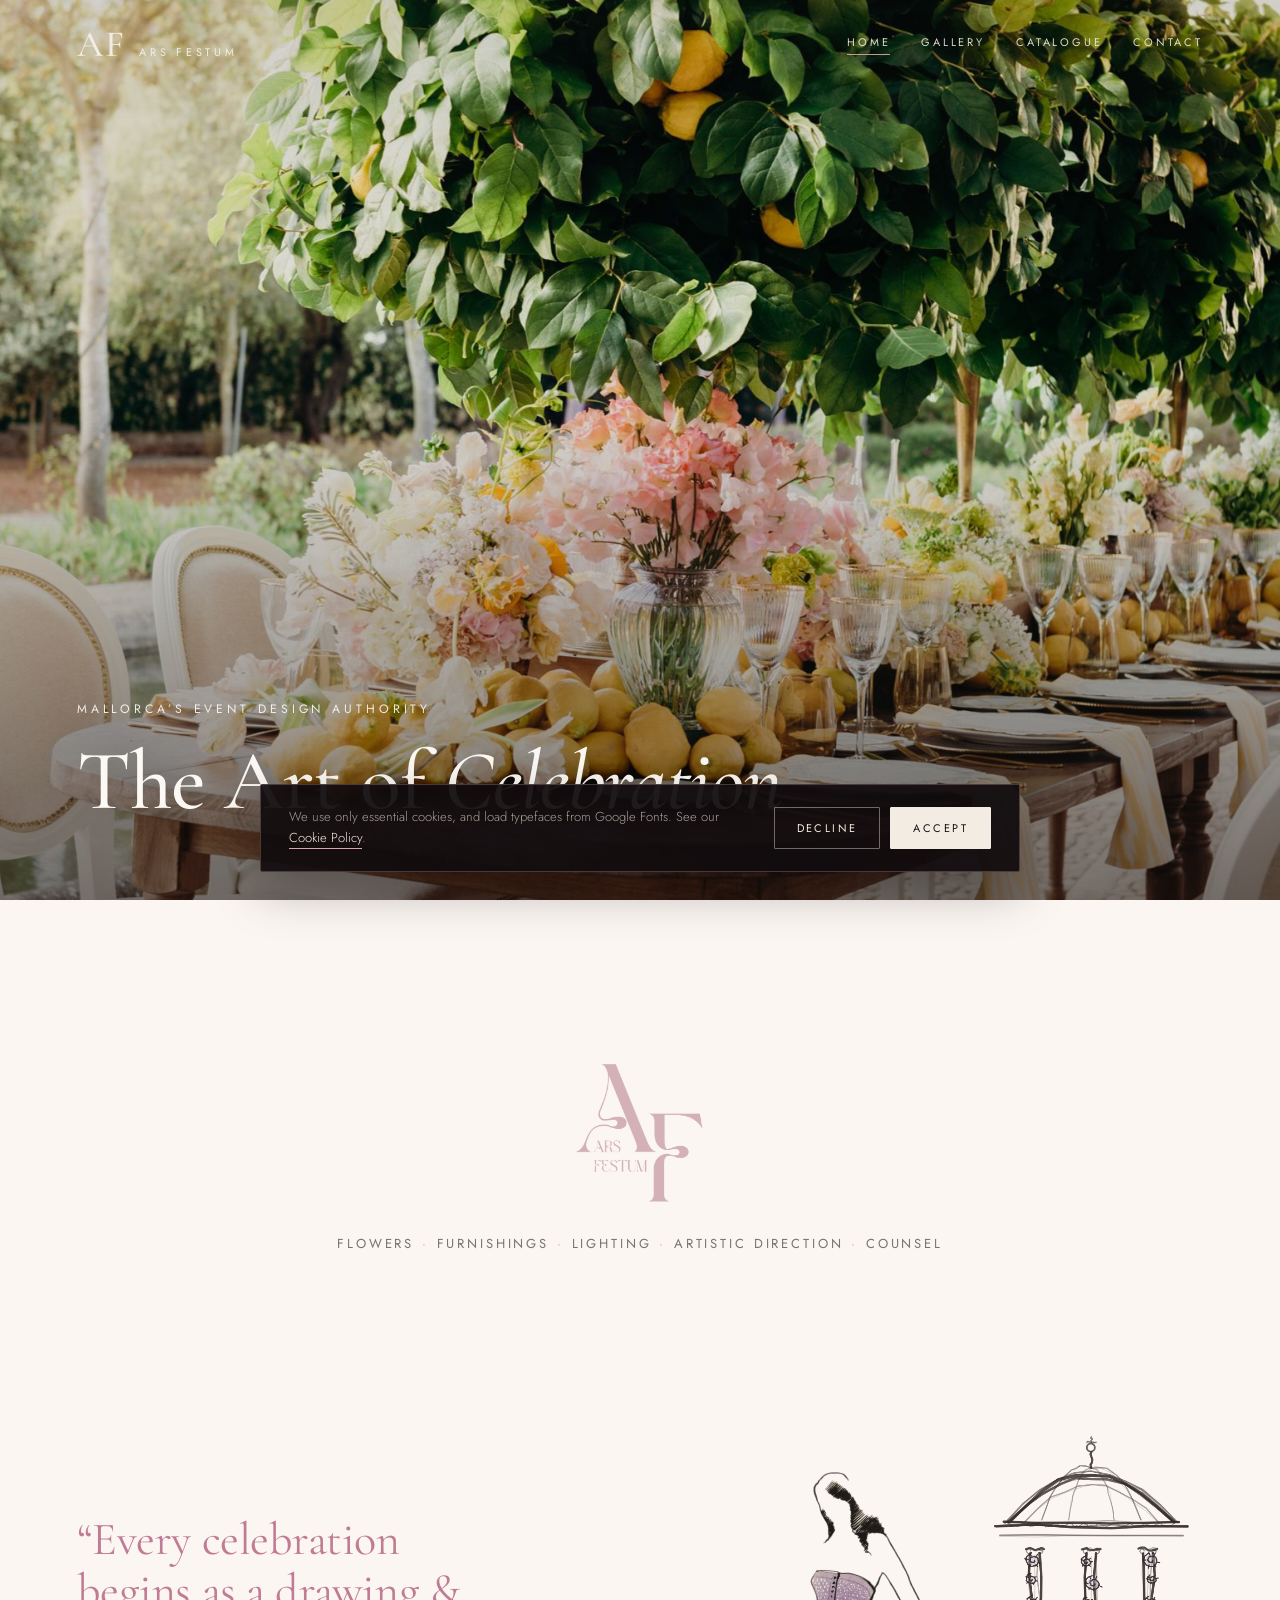
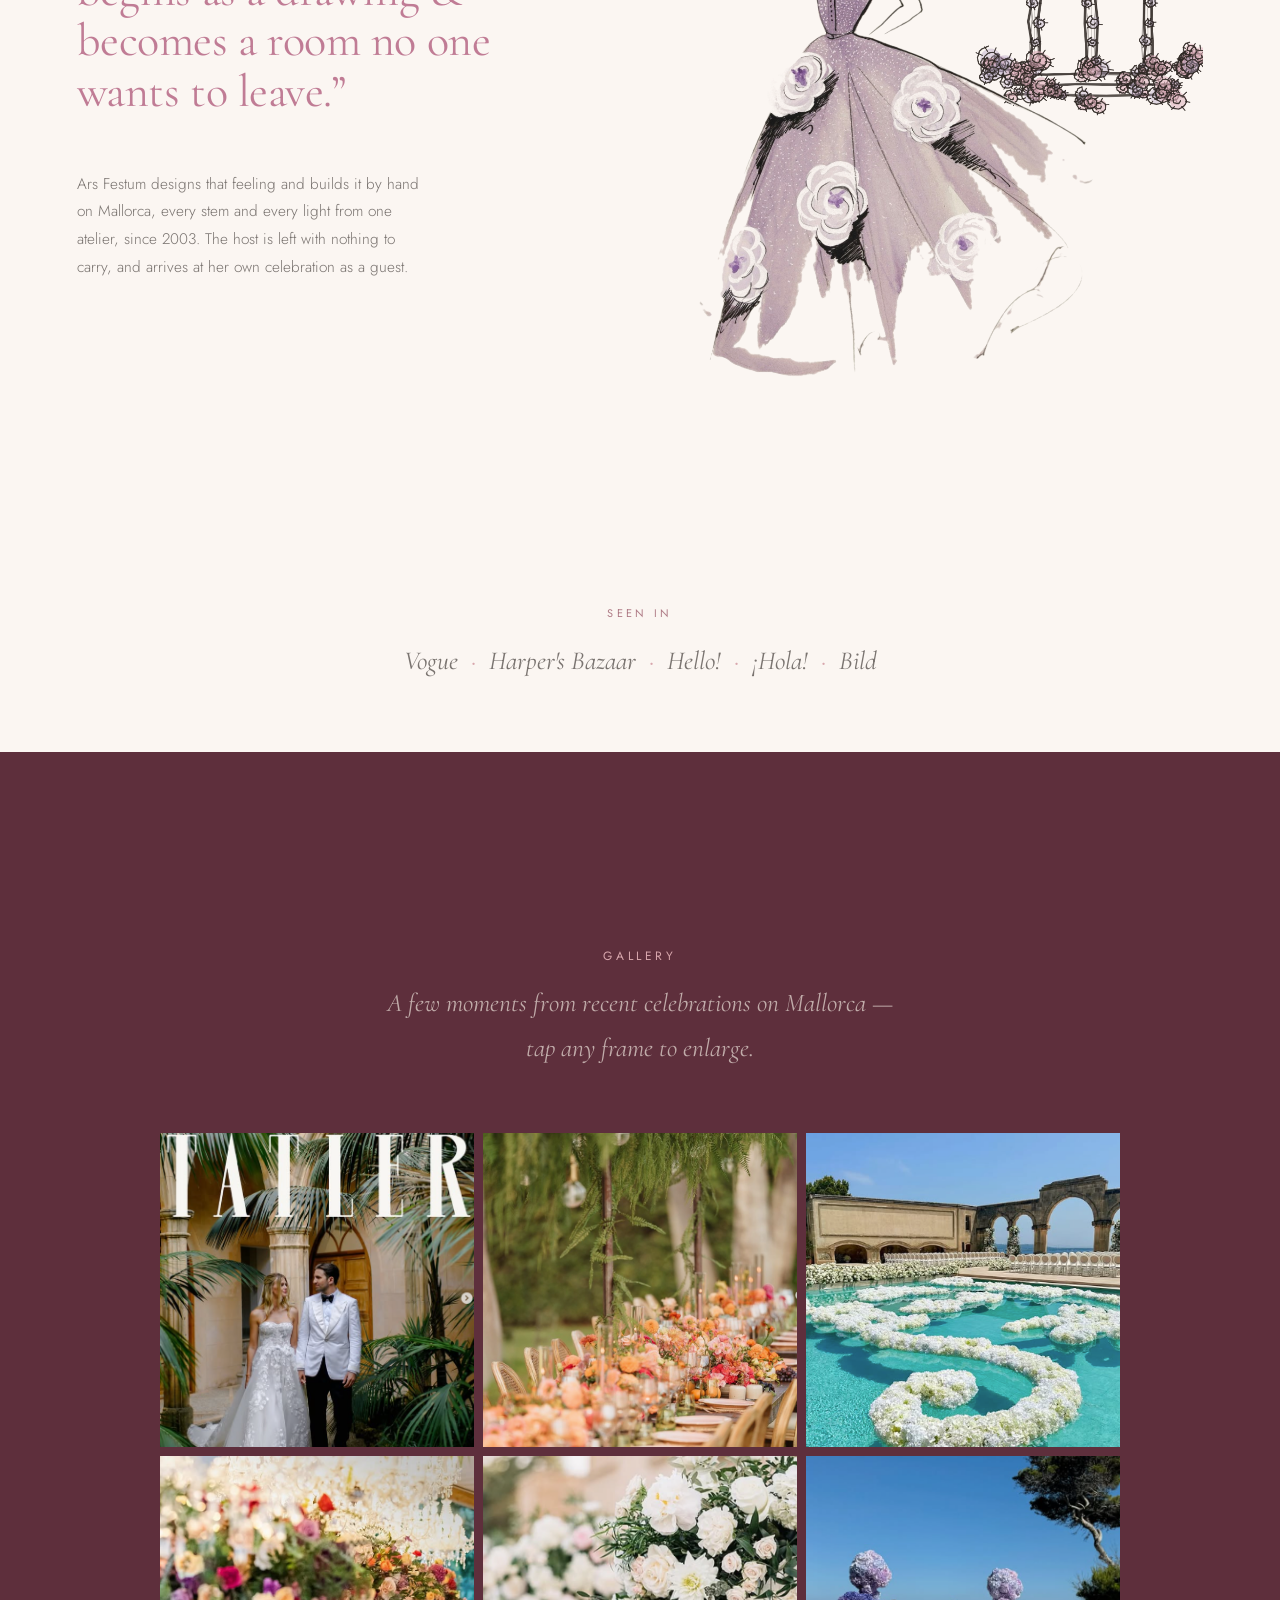
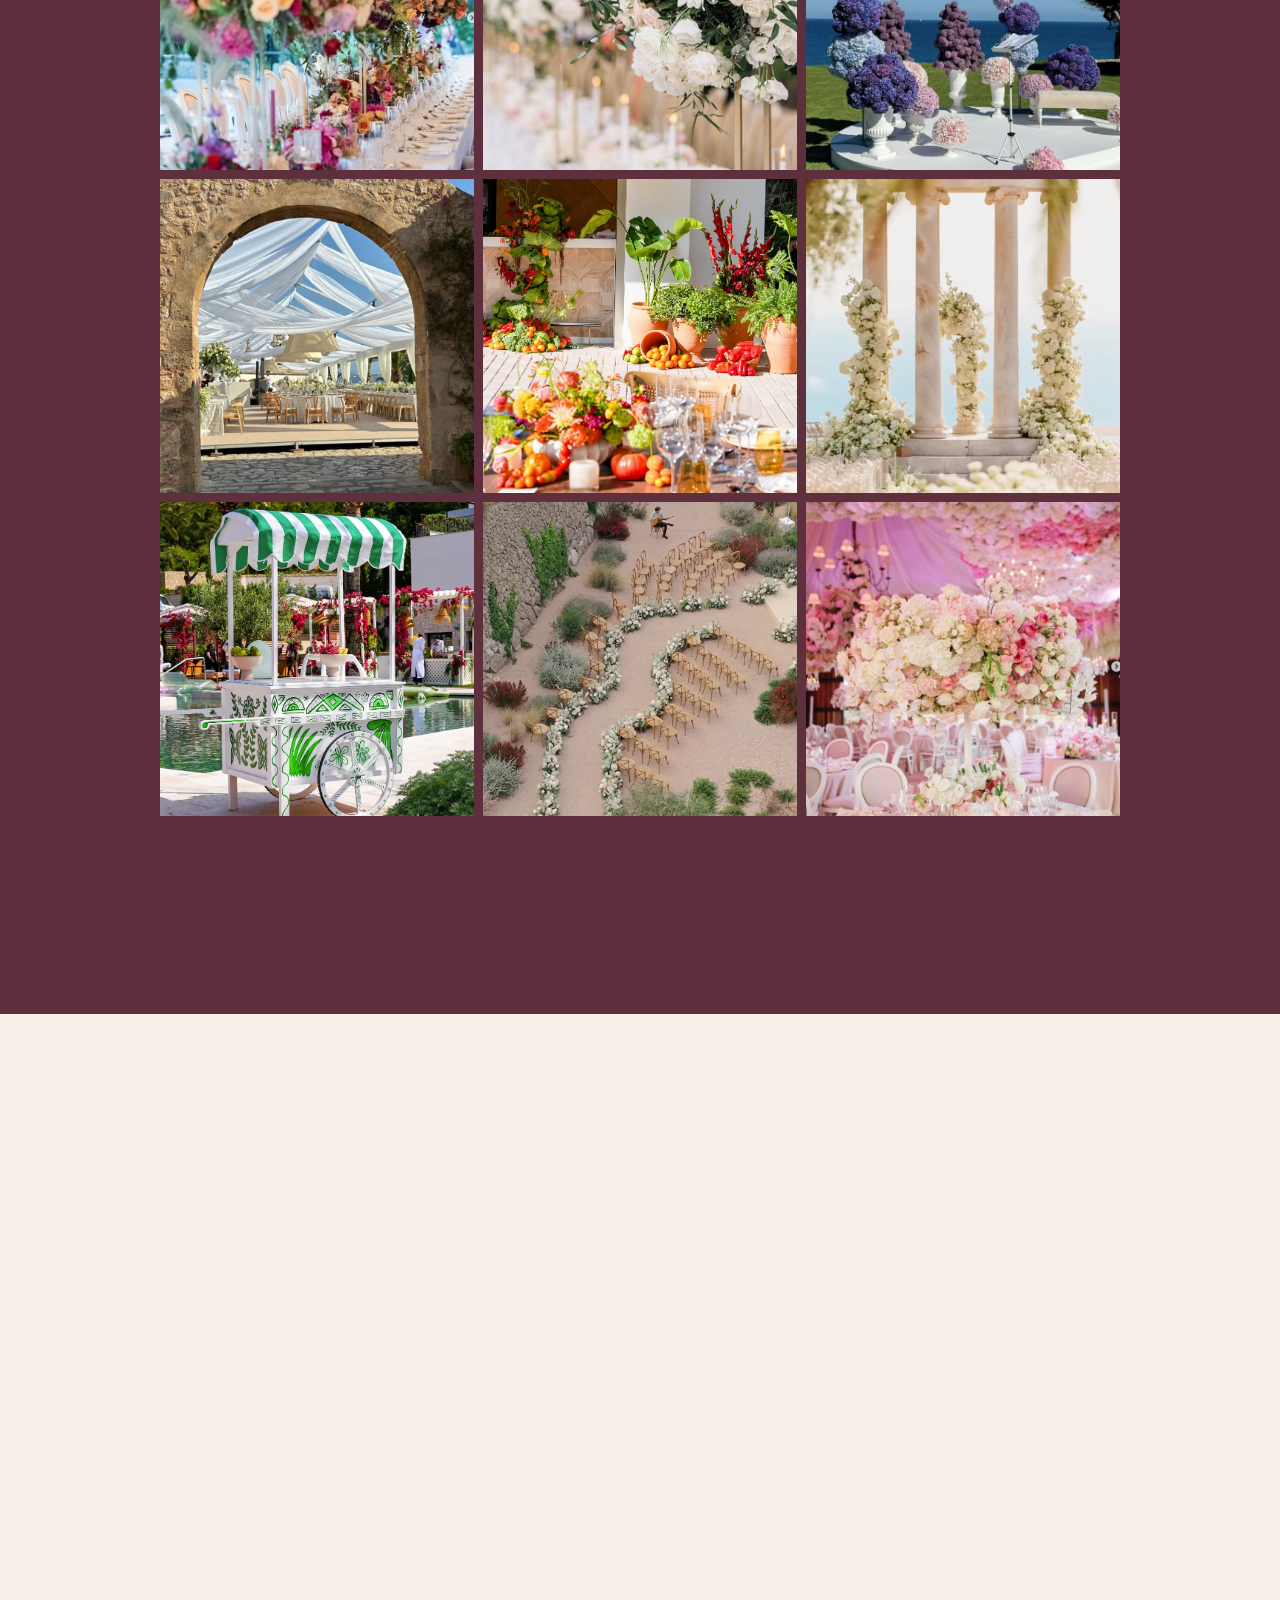
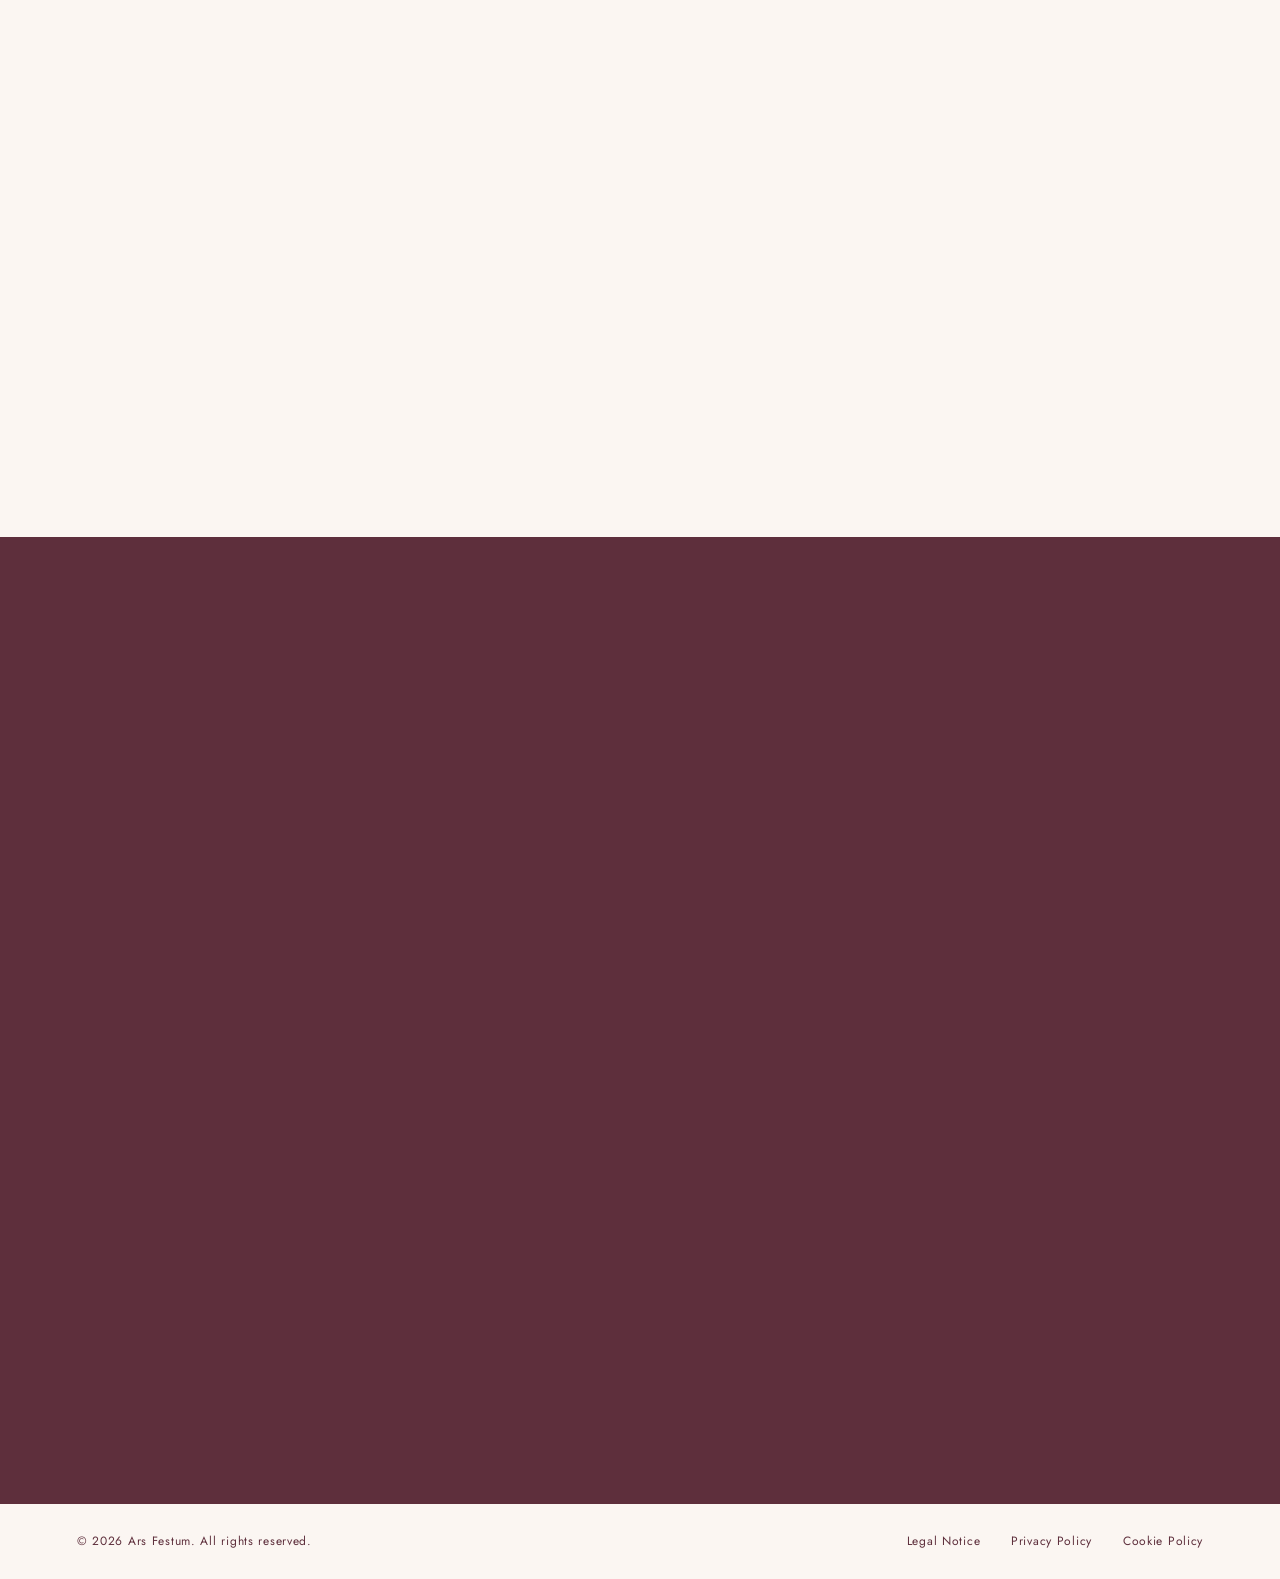
==== arsfestum-site/index.html @ 9fff0505 "Website files" ====
<!-- @dsCard group="Website" viewport="1440x900" name="Home Page" subtitle="Editorial home — hero montage, The Celebration, Venues, Contact" -->
<!DOCTYPE html>
<html lang="en">
<head>
<meta charset="UTF-8" />
<meta name="viewport" content="width=device-width, initial-scale=1" />

<title>Ars Festum · Event Design in Mallorca since 2003</title>
<meta name="description" content="Event design house in Palma de Mallorca, designing and building destination weddings in-house since 2003. Flowers, furnishings, lighting, artistic direction and counsel from one atelier." />

<!-- Google Search Console — paste your verification token here before launch -->
<!-- <meta name="google-site-verification" content="REPLACE_WITH_TOKEN" /> -->
<meta name="robots" content="index,follow,max-image-preview:large" />
<link rel="canonical" href="https://arsfestum.com/" />
<link rel="preload" as="image" href="assets/h/1.jpg" fetchpriority="high" />

<!-- Open Graph -->
<meta property="og:type" content="website" />
<meta property="og:site_name" content="Ars Festum" />
<meta property="og:title" content="Ars Festum · The Art of Celebration" />
<meta property="og:description" content="Event design house in Palma de Mallorca, since 2003. Flowers, furnishings, lighting, artistic direction and counsel, held in one atelier." />
<meta property="og:locale" content="en_GB" />
<meta property="og:url" content="https://arsfestum.com/" />
<meta property="og:image" content="https://arsfestum.com/og-image.jpg" />
<meta property="og:image:width" content="1200" />
<meta property="og:image:height" content="630" />
<meta property="og:image:alt" content="Ars Festum — a Mallorca wedding ceremony above the sea, with the words The Art of Celebration" />
<meta name="twitter:card" content="summary_large_image" />
<meta name="twitter:title" content="Ars Festum · The Art of Celebration" />
<meta name="twitter:description" content="Event design house in Palma de Mallorca, since 2003. Flowers, furnishings, lighting, artistic direction and counsel, from one atelier." />
<meta name="twitter:image" content="https://arsfestum.com/og-image.jpg" />

<!-- Icons -->
<link rel="icon" type="image/png" href="/favicon.png" />
<link rel="apple-touch-icon" href="/apple-touch-icon.png" />

<link rel="preconnect" href="https://fonts.googleapis.com" />
<link rel="preconnect" href="https://fonts.gstatic.com" crossorigin />
<link rel="stylesheet" href="https://fonts.googleapis.com/css2?family=Cormorant+Garamond:ital,wght@0,300;0,400;0,500;0,600;1,300;1,400;1,500;1,600&family=Jost:wght@300;400;500&display=swap" />

<!-- Schema.org JSON-LD — server-rendered fact layer for search and AI crawlers -->
<script type="application/ld+json">
{
  "@context": "https://schema.org",
  "@type": "ProfessionalService",
  "@id": "https://arsfestum.com/#business",
  "name": "Ars Festum",
  "alternateName": "Ars Festum — The Art of Celebration",
  "description": "Event design house in Palma de Mallorca, founded in 2003. Flowers, furnishings, lighting, artistic direction and counsel held in-house. What we propose is what we install, without substitution.",
  "slogan": "The Art of Celebration",
  "foundingDate": "2003",
  "url": "https://arsfestum.com",
  "logo": "https://arsfestum.com/apple-touch-icon.png",
  "email": "info@arsfestum.com",
  "telephone": "+34 971 22 73 68",
  "image": "https://arsfestum.com/og-image.jpg",
  "priceRange": "$$$$",
  "areaServed": { "@type": "Place", "name": "Mallorca" },
  "address": {
    "@type": "PostalAddress",
    "addressLocality": "Palma de Mallorca",
    "addressRegion": "Illes Balears",
    "addressCountry": "ES"
  },
  "founder": { "@type": "Person", "name": "Nadja Rothkirch", "jobTitle": "Founder" },
  "knowsAbout": ["Event design", "Floral design", "Wedding design", "Event production", "Lighting design", "Furniture and decor"],
  "makesOffer": [
    { "@type": "Offer", "itemOffered": { "@type": "Service", "name": "Flowers" } },
    { "@type": "Offer", "itemOffered": { "@type": "Service", "name": "Furnishings" } },
    { "@type": "Offer", "itemOffered": { "@type": "Service", "name": "Lighting" } },
    { "@type": "Offer", "itemOffered": { "@type": "Service", "name": "Artistic Direction" } },
    { "@type": "Offer", "itemOffered": { "@type": "Service", "name": "Counsel" } }
  ],
  "sameAs": ["https://www.instagram.com/ars_festum/"]
}
</script>

<script type="application/ld+json">
{
  "@context": "https://schema.org",
  "@type": "WebSite",
  "@id": "https://arsfestum.com/#website",
  "url": "https://arsfestum.com/",
  "name": "Ars Festum",
  "inLanguage": "en",
  "publisher": { "@id": "https://arsfestum.com/#business" }
}
</script>

<style>
/* ════════════════════════════════════════════════════════════════════
   ARS FESTUM — Home
   Colours local to this page (the shared design-system tokens are left
   untouched). Type: Cormorant Garamond (display) + Jost (labels/body),
   consistent with the design system.
   ════════════════════════════════════════════════════════════════════ */
:root{
  --cream:        #F5EFE7;   /* ground — the page breathes on cream */
  --cream-card:   #EFE6DB;   /* a half-step for venue placeholders */
  --ink:          #2A2320;   /* warm near-black, type on cream */
  --ink-soft:     rgba(42,35,32,.62);
  --ink-faint:    rgba(42,35,32,.40);
  --rose-ground:  #5E2F3C;   /* deep rose section ground (tweakable) */
  --rose-accent:  #D8A7AD;   /* soft pink — fine accent, hairlines, the dot */
  --eyebrow-cream:#AE7A85;   /* dusty rose, legible eyebrow on cream */
  --black-plate:  #0B0A0A;   /* the single dark moment */
  --on-dark:      #F3ECE2;   /* cream type on rose and on black */
  --on-dark-soft: rgba(243,236,226,.66);
  --sketch-opacity: 0.62;    /* tweakable */
  --hero-hold: 2.2s;         /* tweakable — still before next dissolve */
  --hero-fade: 1.4s;         /* tweakable — dissolve length */
  --hero-scrim-top: 0.14;    /* tweakable — top scrim opacity */

  --serif: "Cormorant Garamond", Georgia, "Times New Roman", serif;
  --sans:  "Jost", system-ui, -apple-system, "Helvetica Neue", sans-serif;
  --track-label: 0.30em;
  --measure: 60ch;
  --edge: clamp(22px, 6vw, 120px);  /* page side margin */
}

*{ margin:0; padding:0; box-sizing:border-box; }
.sr-only{ position:absolute; width:1px; height:1px; padding:0; margin:-1px; overflow:hidden; clip:rect(0,0,0,0); white-space:nowrap; border:0; }
html{ scroll-behavior:smooth; -webkit-text-size-adjust:100%; }
body{
  background:var(--cream);
  color:var(--ink);
  font-family:var(--sans);
  font-weight:300;
  line-height:1.75;
  -webkit-font-smoothing:antialiased;
  text-rendering:optimizeLegibility;
  overflow-x:hidden;
}
img{ display:block; max-width:100%; }
a{ color:inherit; text-decoration:none; }

h1,h2,h3{ font-family:var(--serif); font-weight:400; letter-spacing:-0.005em; line-height:1.06; }

.eyebrow{
  font-family:var(--sans);
  font-weight:400; margin:0;
  font-size:clamp(10px,1.05vw,12px);
  letter-spacing:var(--track-label);
  text-transform:uppercase;
  color:var(--eyebrow-cream);
}
.eyebrow.on-dark{ color:var(--rose-accent); }

.dot{ color:var(--rose-accent); padding:0 0.5em; font-style:normal; }

/* ── Fixed top bar ──────────────────────────────────────────────── */
.topbar{
  position:fixed; inset:0 0 auto 0; z-index:60;
  display:flex; align-items:center; justify-content:space-between;
  padding:clamp(16px,2vw,26px) var(--edge);
  transition:background-color .5s ease, box-shadow .5s ease, padding .4s ease;
}
.topbar.solid{
  background:rgba(245,239,231,.92);
  -webkit-backdrop-filter:saturate(140%) blur(8px);
  backdrop-filter:saturate(140%) blur(8px);
  box-shadow:0 1px 0 rgba(42,35,32,.07);
  padding-top:clamp(12px,1.4vw,18px); padding-bottom:clamp(12px,1.4vw,18px);
}
.brand{ display:flex; align-items:baseline; gap:13px; }
.monogram{
  font-family:var(--serif); font-weight:500; font-size:37px; line-height:1;
  letter-spacing:0.06em; color:var(--on-dark);
  transition:color .5s ease;
}
.topbar.solid .monogram{ color:#9C7E83; }
.brand .brandname{
  font-family:var(--sans); font-weight:400;
  font-size:11px; letter-spacing:0.34em; text-transform:uppercase;
  color:var(--on-dark); transition:color .5s ease;
  padding-top:2px;
}
.topbar.solid .brandname{ color:var(--ink); }

nav.menu{ display:flex; align-items:center; gap:clamp(18px,2.4vw,40px); }
nav.menu a{
  font-family:var(--sans); font-weight:400;
  font-size:11px; letter-spacing:0.26em; text-transform:uppercase;
  color:var(--on-dark); opacity:.9;
  transition:color .5s ease, opacity .3s ease, transform .35s cubic-bezier(.16,.84,.3,1);
  position:relative; padding-bottom:3px;
  transform-origin:center bottom; will-change:transform;
}
.topbar.solid nav.menu a{ color:var(--ink); }
nav.menu a::after{
  content:""; position:absolute; left:0; right:0; bottom:0; height:1px;
  background:var(--rose-accent); transform:scaleX(0); transform-origin:left;
  transition:transform .35s ease;
}
nav.menu a:hover{ opacity:1; transform:translateY(-2px); }
nav.menu a:hover::after{ transform:scaleX(1); }
nav.menu a[aria-current="page"]::after{ transform:scaleX(1); }
.menu-toggle{ display:none; }

/* ── Hero ── continuous-drift montage; transitions crossfade opacity only ── */
.hero{ position:relative; height:100svh; min-height:460px; width:100%; overflow:hidden; background:#1e120e; }
.hero-stage{ position:absolute; inset:0; z-index:0; }
.hero-slide{
  position:absolute; inset:0; opacity:0;
  transition:opacity var(--hero-fade) ease-in-out;
  will-change:opacity;
}
.hero-slide.is-active{ opacity:1; }
/* the image bleeds 6% beyond the frame so the pan never shows an edge */
.hero-slide img{
  position:absolute; inset:-6%; width:112%; height:112%;
  object-fit:cover; will-change:transform;
  transform:scale(var(--s0)) translate3d(var(--x0), var(--y0), 0);
}
@media (prefers-reduced-motion: no-preference){
  /* each image runs its own slow, continuous drift that never resets */
  .hero-slide img{ animation:drift var(--dur,19s) ease-in-out var(--delay,0s) infinite alternate; }
}
@keyframes drift{
  from{ transform:scale(var(--s0)) translate3d(var(--x0), var(--y0), 0); }
  to{   transform:scale(var(--s1)) translate3d(var(--x1), var(--y1), 0); }
}

/* warm soft-light wash — pulls the cool pool frame toward the warmth of the rest */
.hero-wash{
  position:absolute; inset:0; z-index:1; pointer-events:none;
  background:rgb(188,120,72); opacity:.22; mix-blend-mode:soft-light;
}

/* bottom-weighted tonal scrim for headline legibility */
.hero-scrim{
  position:absolute; inset:0; z-index:2; pointer-events:none;
  background:linear-gradient(to bottom,
    rgba(30,18,14,var(--hero-scrim-top)) 0%,
    rgba(30,18,14,.04) 40%,
    rgba(26,14,10,.56) 100%);
}

/* headline — bottom-left */
.hero-content{
  position:absolute; left:0; bottom:0; z-index:3;
  padding:clamp(2rem,6vw,5.5rem); color:#FCF8F3; max-width:100%;
}
.hero-overline{
  font-family:var(--sans); font-weight:400; text-transform:uppercase;
  letter-spacing:0.32em; font-size:clamp(.6rem,.95vw,.76rem); opacity:.9;
  margin-bottom:clamp(14px,2vh,22px);
}
.hero-title{
  font-family:var(--serif); font-weight:500;
  font-size:clamp(2.4rem,6.6vw,5.6rem); line-height:1.0; max-width:none; white-space:nowrap;
  letter-spacing:-0.012em; color:#FCF8F3; text-shadow:0 2px 34px rgba(0,0,0,.32);
}
.hero-title em{ font-style:italic; font-weight:500; }

/* entrance — visible end-state is the base; the rise plays only when the tab is visible
   (so a hidden/printing context shows the headline rather than the pre-animation state) */
@keyframes heroRise{ from{ opacity:0; transform:translateY(15px); } to{ opacity:1; transform:none; } }
.hero[data-animate] .hero-overline{ animation:heroRise 1.2s cubic-bezier(.16,.84,.3,1) backwards; }
.hero[data-animate] .hero-title{ animation:heroRise 1.2s cubic-bezier(.16,.84,.3,1) .14s backwards; }

/* story-style progress bar — reel pace only */
.hero-progress{
  position:absolute; top:0; left:0; right:0; z-index:4;
  display:none; gap:6px;
  padding:clamp(.9rem,2.2vw,1.4rem) clamp(2rem,6vw,5.5rem);
}
.hero.is-reel .hero-progress{ display:flex; }
.hero-progress .seg{
  flex:1; height:2.5px; border-radius:3px;
  background:rgba(252,248,243,.26); overflow:hidden;
}
.hero-progress .seg i{
  display:block; height:100%; width:0; border-radius:3px;
  background:rgba(252,248,243,.92);
}

@media (prefers-reduced-motion: reduce){
  .hero-slide img{ animation:none; transform:scale(1.04); }
  .hero-slide{ transition:opacity .4s ease-in-out; }
  .hero[data-animate] .hero-overline,.hero[data-animate] .hero-title{ animation:none; }
}
@media (max-width:760px){ .hero-title{ max-width:none; } }

/* ── Generic section rhythm ─────────────────────────────────────── */
section{ padding:clamp(86px,13vh,190px) var(--edge); }
.center-col{ max-width:1320px; margin:0 auto; }

/* reveal-on-scroll */
.reveal{ opacity:0; transform:translateY(16px); transition:opacity 1.1s ease, transform 1.1s ease; }
.reveal.seen{ opacity:1; transform:none; }
@media (prefers-reduced-motion: reduce){
  .reveal{ opacity:1; transform:none; transition:none; }
}

/* ── 2 · The Celebration (black plate · the emotional centre) ───── */
.celebration{
  background:var(--black-plate); color:var(--on-dark);
  position:relative; overflow:hidden;
  padding:clamp(11rem,22vh,18rem) var(--edge);
  text-align:center;
}
.celebration .inner{ position:relative; z-index:3; max-width:620px; margin:0 auto; }
.celebration .monogram{
  font-family:var(--serif); font-weight:400; font-size:24px;
  letter-spacing:0.42em; color:var(--on-dark); margin-left:0.42em;
}
.celebration .disciplines{
  margin-top:clamp(40px,6vh,72px);
  font-family:var(--sans); font-weight:400;
  font-size:13px; letter-spacing:0.24em; text-transform:uppercase;
  color:var(--on-dark-soft); line-height:1.6;
}
.celebration .disciplines .dot{ color:var(--rose-accent); padding:0 0.7em; }
.celebration h2.statement{
  margin-top:clamp(72px,13vh,168px);
  font-family:var(--serif); font-weight:400;
  font-size:clamp(34px,5.2vw,60px); line-height:1.1; letter-spacing:-0.012em;
  color:var(--on-dark); text-wrap:balance;
}
.celebration .support{
  margin:clamp(34px,5vh,54px) auto 0; max-width:50ch;
  font-family:var(--sans); font-weight:300;
  font-size:clamp(16px,1.35vw,17px); line-height:1.85; color:var(--on-dark-soft);
}
.celebration .press{ margin-top:clamp(76px,13vh,170px); }
.celebration .press .eyebrow{
  font-family:var(--sans); font-weight:400; font-size:11px;
  letter-spacing:0.32em; text-transform:uppercase; color:var(--rose-accent);
}
.celebration .press .titles{
  margin-top:clamp(18px,2.6vh,28px);
  font-family:var(--serif); font-style:italic; font-weight:400;
  font-size:clamp(18px,2vw,24px); line-height:1.5; color:var(--on-dark-soft);
}
.celebration .press .titles .dot{ color:var(--rose-accent); padding:0 0.5em; font-style:normal; }
.celebration .cta{
  display:inline-block; margin-top:clamp(72px,12vh,160px);
  font-family:var(--sans); font-weight:400;
  font-size:12px; letter-spacing:0.3em; text-transform:uppercase; color:var(--on-dark);
  border:1px solid rgba(243,236,226,0.42); border-radius:1px;
  padding:18px 34px; transition:border-color .45s ease, color .45s ease;
}
.celebration .cta:hover{ border-color:var(--on-dark); }
.celebration .cta .arrow{ color:var(--rose-accent); margin-left:.7em; }

/* one fine hand-drawn botanical line — the single human mark, low presence */
.celebration .handmark{
  position:absolute; z-index:1; pointer-events:none;
  width:clamp(150px,16vw,230px); opacity:0.12; color:var(--on-dark);
  top:clamp(13rem,24vh,19rem); left:calc(50% + 292px);
}
.celebration .handmark svg{ width:100%; height:auto; display:block; }

/* three blooms + three petals, held in the black margins outside the column */
.bloom,.petal{ position:absolute; z-index:1; pointer-events:none; will-change:transform; display:none; }
.bloom{
  -webkit-mask:radial-gradient(ellipse 60% 60% at 50% 50%, #000 56%, transparent 82%);
  mask:radial-gradient(ellipse 60% 60% at 50% 50%, #000 56%, transparent 82%);
  opacity:.9;
}
.bloom .bob,.petal .bob{ width:100%; height:100%; will-change:transform; transform-origin:center; }
.bloom img{ width:100%; height:100%; object-fit:cover; display:block; }
.petal img{ width:100%; height:auto; display:block; }
@media (min-width:1024px){
  .bloom,.petal{ display:block; }
  /* left-side elements anchor their right edge just outside the column; right-side their left edge */
  .bloom.b1{ width:154px; aspect-ratio:3/4; top:13%;    right:calc(50% + 330px); }
  .bloom.b2{ width:160px; aspect-ratio:1/1; bottom:14%; left:calc(50% + 332px); }
  .bloom.b3{ width:146px; aspect-ratio:3/4; top:55%;    right:calc(50% + 352px); opacity:.8; }
  .petal.p1{ width:58px;  top:20%;    left:calc(50% + 360px); opacity:.85; }
  .petal.p2{ width:64px;  top:50%;    left:calc(50% + 372px); opacity:.8; }
  .petal.p3{ width:50px;  bottom:22%; right:calc(50% + 384px); opacity:.78; }
}
.bloom.b1 .bob{ animation:float1 26s ease-in-out infinite; }
.bloom.b2 .bob{ animation:float2 32s ease-in-out infinite; animation-delay:-9s; }
.bloom.b3 .bob{ animation:float3 29s ease-in-out infinite; animation-delay:-5s; }
.petal.p1 .bob{ animation:float3 24s ease-in-out infinite; animation-delay:-3s; }
.petal.p2 .bob{ animation:float2 28s ease-in-out infinite; animation-delay:-11s; }
.petal.p3 .bob{ animation:float1 22s ease-in-out infinite; animation-delay:-6s; }
@keyframes float1{ 0%,100%{ transform:translateY(0); } 50%{ transform:translateY(-6px); } }
@keyframes float2{ 0%,100%{ transform:translateY(0); } 50%{ transform:translateY(5px); } }
@keyframes float3{ 0%,100%{ transform:translate(0,0); } 50%{ transform:translate(4px,-5px); } }
@media (prefers-reduced-motion: reduce){ .bloom .bob,.petal .bob{ animation:none !important; } }

/* ── The Drawing (a hand-painted plate on Elia ivory white · painted in live) ─ */
.drawing{ background:#FBF6F2; transition:background-color .5s ease; padding-top:clamp(120px,18vh,250px); }
.drawing .intro{ text-align:center; max-width:1340px; margin:0 auto clamp(56px,9vh,120px); }
.drawing .af-logo{ width:clamp(118px,12vw,168px); height:auto; display:block; margin:0 auto; }
.drawing .disciplines-line{
  margin-top:clamp(20px,3vh,32px);
  font-family:var(--sans); font-weight:400;
  font-size:clamp(11px,1.1vw,13px); letter-spacing:0.22em;
  text-transform:uppercase; color:var(--ink-soft); line-height:1.6;
}
.drawing .disciplines-line .dot{ color:var(--rose-accent); padding:0 0.6em; }
.drawing .grid{
  display:grid; grid-template-columns:1fr 1.55fr;   /* text column given room; drawing on the right */
  gap:clamp(40px,5.5vw,96px); align-items:center; max-width:1340px; margin:0 auto;
}
.drawing .protected{
  font-family:var(--serif); font-weight:400;
  font-size:clamp(27px,3.6vw,50px); line-height:1.1; color:#C07C95;
  letter-spacing:-0.01em; max-width:26ch; margin-top:clamp(28px,5vh,64px);
}
.drawing .copy .support{
  margin-top:clamp(40px,6vh,72px); max-width:38ch;
  font-family:var(--sans); font-weight:300;
  font-size:clamp(15px,1.2vw,16px); line-height:1.8; color:var(--ink-soft);
}
.drawing .copy .seenin{ margin-top:clamp(54px,9vh,108px); }
.drawing .copy .seenin .eyebrow,
.seenin-band .eyebrow{
  font-family:var(--sans); font-weight:400; font-size:11px;
  letter-spacing:0.3em; text-transform:uppercase; color:var(--eyebrow-cream);
}
.drawing .copy .seenin .titles,
.seenin-band .titles{
  margin-top:clamp(14px,2vh,20px);
  font-family:var(--serif); font-style:italic; font-weight:400;
  font-size:clamp(17px,1.7vw,21px); line-height:1.5; color:var(--ink-soft);
}
.drawing .copy .seenin .titles .dot,
.seenin-band .titles .dot{ color:var(--rose-accent); padding:0 0.5em; font-style:normal; }
.seenin-band .titles{ font-size:clamp(20px,2.1vw,26px); }
.seenin-band{ background:#FBF6F2; text-align:center; padding:clamp(40px,8vh,96px) var(--edge); }
.drawing figure{ position:relative; }
.drawing figure canvas{
  display:block; width:100%; height:auto; opacity:var(--sketch-opacity);
  transition:opacity 1.4s ease;
}
@media (max-width:820px){
  .drawing .grid{ grid-template-columns:1fr; gap:28px; }
  .drawing .protected{ max-width:none; }
}

/* ── 3 · The Venues (deep rose) ────────────────────────────────── */
.venues{ background:#FBF6F2; color:var(--ink); transition:background-color .5s ease; padding-top:clamp(150px,24vh,300px); padding-bottom:clamp(150px,24vh,300px); }
.venues .eyebrow.on-dark{ color:var(--eyebrow-cream); }
.venues .head{ max-width:760px; margin:0 auto clamp(48px,7vh,84px); text-align:center; }
.venues .head .line{
  margin-top:22px; font-family:var(--serif); font-weight:400;
  font-size:clamp(22px,2.8vw,34px); line-height:1.32; color:var(--ink);
}
.venue-grid{
  display:grid; grid-template-columns:repeat(3,1fr);
  gap:clamp(20px,2.4vw,40px); max-width:1320px; margin:0 auto;
}
.venue-grid.scroll{
  display:flex; grid-template-columns:none;
  overflow-x:auto; scroll-snap-type:x mandatory;
  padding-bottom:16px; gap:clamp(18px,2vw,32px);
  scrollbar-width:thin; scrollbar-color:var(--rose-accent) transparent;
}
.venue-grid.scroll .venue{ flex:0 0 min(78vw,420px); scroll-snap-align:center; }
.venue{ margin:0; }
.venue .vshot{ display:block; position:relative; overflow:hidden; aspect-ratio:3/2; background:rgba(42,35,32,.06); }
.venue .vshot img{ position:absolute; inset:0; width:100%; height:100%; object-fit:cover; transform:scale(1); transition:transform 1.2s cubic-bezier(.16,.84,.3,1); }
.venue:hover .vshot img{ transform:scale(1.12); }
.venue figcaption{
  display:flex; align-items:baseline; justify-content:space-between; gap:12px;
  padding-top:16px;
}
.venue figcaption h3 a{ color:inherit; transition:color .3s ease; }
.venue figcaption h3 a:hover{ color:var(--rose-accent); }
.venue h3{ font-size:clamp(22px,2.2vw,30px); font-weight:400; color:var(--ink); }
.venue .meta{
  font-family:var(--sans); font-weight:300; font-size:11px;
  letter-spacing:0.16em; text-transform:uppercase; color:var(--ink-soft);
  white-space:nowrap;
}
/* striped placeholder for venues without a photograph yet */
.ph{
  width:100%; height:100%;
  background:
    repeating-linear-gradient(135deg, rgba(42,35,32,.09) 0 11px, rgba(42,35,32,.04) 11px 22px);
  display:flex; align-items:center; justify-content:center; text-align:center;
}
.ph span{
  font-family:ui-monospace, "SFMono-Regular", Menlo, monospace;
  font-size:10.5px; letter-spacing:0.12em; text-transform:uppercase;
  color:var(--ink-faint); padding:0 16px;
}
@media (max-width:980px){ .venue-grid{ grid-template-columns:repeat(2,1fr); } }
@media (max-width:560px){ .venue-grid{ grid-template-columns:1fr; } }
/* a lone trailing venue sits centred — directly under Can Simoneta in the 3-up grid */
@media (min-width:981px){ .venue-grid:not(.scroll) > .venue--center{ grid-column:2; } }

/* ── 4 · Testimonials (cream · modern editorial, three voices) ─── */
.testimonials{ background:var(--cream); padding-top:clamp(150px,24vh,300px); padding-bottom:clamp(150px,24vh,300px); }
.testimonials .inner{ max-width:1280px; margin:0 auto; }
.testimonials .eyebrow{ text-align:center; display:block; }
.ts-grid{
  display:grid; grid-template-columns:repeat(3,1fr);
  gap:clamp(34px,4.5vw,80px);
  margin-top:clamp(60px,10vh,128px);
}
.ts{ position:relative; padding-top:clamp(26px,3.6vh,38px); border-top:1px solid rgba(42,35,32,.16); }
.ts-mono{
  font-family:var(--serif); font-style:italic; font-weight:400;
  font-size:clamp(26px,2.6vw,38px); letter-spacing:0.01em; color:var(--eyebrow-cream);
}
.ts-lead{
  margin-top:clamp(16px,2.2vh,24px);
  font-family:var(--serif); font-weight:400;
  font-size:clamp(21px,2.1vw,29px); line-height:1.24; letter-spacing:-0.01em; color:var(--ink);
  text-wrap:balance;
}
.ts-body{
  margin-top:clamp(18px,2.6vh,26px);
  font-family:var(--sans); font-weight:300;
  font-size:15px; line-height:1.85; color:var(--ink-soft);
}
.ts-sign{
  margin-top:clamp(20px,2.8vh,30px);
  font-family:var(--sans); font-weight:400; font-size:11px;
  letter-spacing:0.26em; text-transform:uppercase; color:var(--ink-faint);
}
@media (max-width:860px){
  .ts-grid{ grid-template-columns:1fr; gap:clamp(40px,7vh,64px); }
}

/* ── Footer / Contact (deep rose · editorial maison) ───────────── */
.footer{ background:var(--rose-ground); color:var(--on-dark); transition:background-color .5s ease;
  padding:clamp(96px,15vh,200px) var(--edge) 0; overflow:hidden; }
.ft-inner{ max-width:1320px; margin:0 auto; }
.ft-eyebrow{
  font-family:var(--sans); font-weight:400; font-size:clamp(10px,1vw,12px);
  letter-spacing:0.34em; text-transform:uppercase; color:var(--rose-accent);
  margin-bottom:clamp(40px,7vh,84px);
}
.ft-top{
  display:grid; grid-template-columns:1.55fr 1fr;
  gap:clamp(48px,7vw,120px); align-items:start;
  padding-bottom:clamp(84px,14vh,180px);
}
.ft-headline{
  font-family:var(--serif); font-weight:400; letter-spacing:-0.012em;
  font-size:clamp(28px,3.8vw,52px); line-height:1.04; color:var(--on-dark);
  text-wrap:balance;
}
.ft-headline em{ font-style:italic; color:var(--rose-accent); }
.ft-mail{
  display:inline-flex; align-items:baseline; gap:0.5em; margin-top:clamp(36px,5.5vh,64px);
  font-family:var(--serif); font-weight:400; font-size:clamp(23px,2.9vw,42px);
  letter-spacing:-0.005em; color:var(--on-dark);
  position:relative; padding-bottom:9px;
}
.ft-mail::after{ content:""; position:absolute; left:0; right:0; bottom:0; height:1px;
  background:var(--rose-accent); transform:scaleX(1); transform-origin:left;
  transition:transform .55s cubic-bezier(.16,.84,.3,1); }
.ft-mail:hover::after{ transform:scaleX(0); transform-origin:right; }
.ft-arrow{ color:var(--rose-accent); font-family:var(--sans); font-size:.62em; font-weight:300;
  transition:transform .45s cubic-bezier(.16,.84,.3,1); }
.ft-mail:hover .ft-arrow{ transform:translateX(10px); }
/* details — refined labelled rows */
.ft-details{ display:flex; flex-direction:column; }
.ft-row{ display:flex; flex-direction:column; gap:7px; padding:clamp(15px,2.3vh,23px) 0;
  border-top:1px solid rgba(216,167,173,.24); }
.ft-row:last-child{ border-bottom:1px solid rgba(216,167,173,.24); }
.ft-row dt{
  font-family:var(--sans); font-weight:400; font-size:10.5px;
  letter-spacing:0.26em; text-transform:uppercase; color:var(--rose-accent);
}
.ft-row dd{ font-family:var(--serif); font-weight:400; font-size:clamp(17px,1.7vw,23px); color:var(--on-dark); }
.ft-row dd a{ position:relative; }
.ft-row dd a::after{ content:""; position:absolute; left:0; right:0; bottom:-3px; height:1px;
  background:var(--rose-accent); transform:scaleX(0); transform-origin:left; transition:transform .4s ease; }
.ft-row dd a:hover::after{ transform:scaleX(1); }
/* base — oversized wordmark anchor */
.ft-base{
  display:flex; align-items:flex-end; justify-content:space-between; gap:clamp(20px,3vw,48px); flex-wrap:wrap;
  border-top:1px solid rgba(216,167,173,.24); padding-top:clamp(30px,4.5vh,48px);
}
.ft-wordmark{
  font-family:var(--serif); font-weight:400; font-style:italic;
  font-size:clamp(28px,6.5vw,92px); line-height:0.9; letter-spacing:-0.015em;
  color:var(--on-dark); white-space:nowrap; margin-left:-0.02em;
}
.ft-credit{
  font-family:var(--sans); font-weight:400; font-size:clamp(13px,1.35vw,16px);
  letter-spacing:0.06em; color:var(--on-dark); padding-bottom:8px; text-align:right;
}
.ft-credit a{ position:relative; color:var(--on-dark); }
.ft-credit a::after{ content:""; position:absolute; left:0; right:0; bottom:-2px; height:1px;
  background:var(--rose-accent); transform:scaleX(1); transform-origin:left; transition:transform .45s cubic-bezier(.16,.84,.3,1); }
.ft-credit a:hover::after{ transform:scaleX(0); transform-origin:right; }
.ft-credit .ft-sep{ color:var(--rose-accent); padding:0 0.45em; }
.ft-legal{
  background:#FBF6F2; color:var(--rose-ground);
  margin:clamp(56px,9vh,110px) calc(-1 * var(--edge)) 0;
  padding:clamp(20px,3vh,30px) var(--edge);
  display:flex; align-items:center; justify-content:space-between; gap:18px; flex-wrap:wrap;
}
.ft-copy{ font-family:var(--sans); font-weight:400; font-size:12px; letter-spacing:0.06em; color:var(--rose-ground); }
.ft-legal-links{ display:flex; gap:clamp(16px,2.4vw,32px); flex-wrap:wrap; }
.ft-legal-links a{
  font-family:var(--sans); font-weight:400; font-size:12px; letter-spacing:0.06em;
  color:var(--rose-ground); transition:opacity .35s ease;
}
.ft-legal-links a:hover{ opacity:0.6; }
@media (max-width:560px){ .ft-legal{ flex-direction:column; align-items:flex-start; gap:12px; } }

/* ── Cookie consent bar ─────────────────────────────────────────── */
.cookie-bar{
  position:fixed; left:clamp(14px,3vw,28px); right:clamp(14px,3vw,28px); bottom:clamp(14px,3vw,28px);
  z-index:120; margin:0 auto; max-width:760px;
  display:flex; align-items:center; justify-content:space-between; gap:clamp(16px,3vw,32px); flex-wrap:wrap;
  background:rgba(18,12,14,.94); color:var(--on-dark);
  padding:clamp(16px,2.4vw,22px) clamp(18px,2.6vw,28px);
  border:1px solid rgba(216,167,173,.28); border-radius:2px;
  box-shadow:0 18px 50px rgba(0,0,0,.28);
  opacity:0; transform:translateY(14px); transition:opacity .5s ease, transform .5s cubic-bezier(.16,.84,.3,1);
}
.cookie-bar.show{ opacity:1; transform:none; }
.cookie-text{
  flex:1 1 280px; font-family:var(--sans); font-weight:300;
  font-size:13px; line-height:1.6; color:var(--on-dark-soft);
}
.cookie-text a{ color:var(--on-dark); border-bottom:1px solid var(--rose-accent); padding-bottom:1px; }
.cookie-actions{ display:flex; gap:10px; flex-wrap:wrap; }
.cookie-btn{
  font-family:var(--sans); font-weight:400; font-size:11px; letter-spacing:0.22em; text-transform:uppercase;
  padding:12px 22px; border-radius:1px; cursor:pointer; transition:all .35s ease; background:transparent;
}
.cookie-btn.ghost{ color:var(--on-dark); border:1px solid rgba(243,236,226,.42); }
.cookie-btn.ghost:hover{ border-color:var(--on-dark); }
.cookie-btn.solid{ color:#1a1112; background:var(--on-dark); border:1px solid var(--on-dark); }
.cookie-btn.solid:hover{ background:var(--rose-accent); border-color:var(--rose-accent); color:#fff; }
@media (max-width:480px){ .cookie-actions{ width:100%; } .cookie-btn{ flex:1; } }
@media (max-width:820px){
  .ft-top{ grid-template-columns:1fr; gap:clamp(44px,8vh,72px); padding-bottom:clamp(64px,11vh,120px); }
  .ft-base{ align-items:flex-start; }
  .ft-credit{ text-align:left; }
}

@media (max-width:680px){
  nav.menu{ gap:16px; }
  .brand .brandname{ display:none; }
  nav.menu a{ font-size:10px; letter-spacing:0.18em; }
}

/* ── Gallery — Instagram-style feed ───────────────────────────── */
.ig{ background:var(--rose-ground); transition:background-color .5s ease; padding:clamp(140px,22vh,280px) var(--edge); }
.ig-wrap{ max-width:960px; margin:0 auto; }
.ig-eyebrow{ text-align:center; display:block; margin-bottom:clamp(14px,2vh,20px); color:var(--rose-accent); }
.ig-sub{ text-align:center; max-width:46ch; margin:0 auto clamp(40px,7vh,76px);
  font-family:var(--serif); font-style:italic; font-weight:400; font-size:clamp(18px,2vw,26px); color:var(--on-dark-soft); }
.ig-head{ display:grid; grid-template-columns:auto 1fr; gap:clamp(22px,5vw,72px); align-items:center; }
.ig-avatar{ width:clamp(84px,12vw,148px); aspect-ratio:1; border-radius:50%;
  display:flex; align-items:center; justify-content:center;
  background:radial-gradient(circle at 35% 30%, #6E3848, var(--rose-ground));
  color:var(--on-dark); font-family:var(--serif); font-weight:500; font-size:clamp(30px,5vw,52px);
  letter-spacing:0.04em; box-shadow:0 0 0 4px #FBF8F4, 0 0 0 6px rgba(174,122,133,.5); }
.ig-meta{ min-width:0; }
.ig-row1{ display:flex; align-items:center; gap:clamp(12px,2vw,20px); flex-wrap:wrap; }
.ig-handle{ font-family:var(--sans); font-weight:400; font-size:clamp(19px,2.4vw,26px); color:var(--ink); display:flex; align-items:center; gap:9px; }
.ig-verified{ width:18px; height:18px; border-radius:50%; background:var(--eyebrow-cream); color:#fff; font-size:11px; line-height:1; display:inline-flex; align-items:center; justify-content:center; }
.ig-btn{ font-family:var(--sans); font-weight:500; font-size:12px; letter-spacing:0.04em; padding:9px 20px; border-radius:7px; background:rgba(42,35,32,.06); color:var(--ink); transition:background .3s ease; }
.ig-btn:hover{ background:rgba(42,35,32,.12); }
.ig-btn.ig-follow{ background:var(--rose-ground); color:var(--on-dark); }
.ig-btn.ig-follow:hover{ background:#6E3848; }
.ig-stats{ list-style:none; display:flex; gap:clamp(20px,3vw,42px); margin:clamp(16px,2.4vh,22px) 0; }
.ig-stats li{ font-family:var(--sans); font-weight:300; font-size:clamp(13px,1.4vw,15px); color:var(--ink-soft); }
.ig-stats b{ font-weight:500; color:var(--ink); }
.ig-bio{ font-family:var(--sans); font-weight:300; font-size:clamp(13px,1.4vw,15px); line-height:1.65; color:var(--ink-soft); }
.ig-bio .ig-name{ font-weight:500; color:var(--ink); }
.ig-bio a{ color:var(--eyebrow-cream); font-weight:400; }
.ig-highlights{ display:flex; gap:clamp(20px,4vw,46px); margin:clamp(34px,5vh,52px) 0 clamp(18px,3vh,28px); padding-left:4px; flex-wrap:wrap; }
.ig-hl{ display:flex; flex-direction:column; align-items:center; gap:9px; width:74px; }
.ig-hl .ring{ width:64px; height:64px; border-radius:50%; padding:3px; background:#fff; box-shadow:0 0 0 1px rgba(42,35,32,.16); }
.ig-hl .ring img{ width:100%; height:100%; object-fit:cover; border-radius:50%; }
.ig-hl span{ font-family:var(--sans); font-weight:400; font-size:11px; letter-spacing:0.03em; color:var(--ink-soft); }
.ig-tabs{ border-top:1px solid rgba(42,35,32,.12); display:flex; justify-content:center; margin-top:6px; }
.ig-tabs span{ font-family:var(--sans); font-weight:500; font-size:11px; letter-spacing:0.2em; text-transform:uppercase; color:var(--ink); padding:18px 0; border-top:1px solid var(--ink); margin-top:-1px; }
.ig-grid{ display:grid; grid-template-columns:repeat(3,1fr); gap:clamp(4px,0.9vw,9px); }
.ig-tile{ position:relative; aspect-ratio:1; padding:0; border:0; cursor:pointer; overflow:hidden; background:#EFE6DB; display:block; }
.ig-tile img{ width:100%; height:100%; object-fit:cover; transition:transform 1.1s cubic-bezier(.16,.84,.3,1); }
.ig-tile:hover img{ transform:scale(1.06); }
.ig-hover{ position:absolute; inset:0; display:flex; align-items:center; justify-content:center; gap:24px;
  background:rgba(20,12,14,.42); opacity:0; transition:opacity .35s ease;
  font-family:var(--sans); font-weight:500; font-size:14px; letter-spacing:0.02em; color:#fff; }
.ig-tile:hover .ig-hover, .ig-tile:focus-visible .ig-hover{ opacity:1; }
.ig-hover span{ display:inline-flex; align-items:center; gap:7px; }
@media (max-width:560px){ .ig-stats{ gap:18px; } .ig-grid{ gap:3px; } .ig-row1{ gap:10px; } }

/* lightbox */
.lb{ position:fixed; inset:0; z-index:200; background:rgba(11,10,10,.97);
  -webkit-backdrop-filter:blur(7px); backdrop-filter:blur(7px);
  display:flex; flex-direction:column; align-items:center; justify-content:center;
  opacity:0; pointer-events:none; transition:opacity .5s ease; }
.lb.open{ opacity:1; pointer-events:auto; }
.lb[hidden]{ display:none; }
.lb-close{ position:absolute; top:clamp(16px,3vw,30px); right:clamp(16px,4vw,40px);
  background:transparent; border:0; color:var(--on-dark); cursor:pointer;
  font-family:var(--sans); font-size:11px; letter-spacing:0.24em; text-transform:uppercase; display:flex; align-items:center; gap:9px; }
.lb-close:hover{ color:var(--rose-accent); }
.lb-count{ position:absolute; top:clamp(18px,3vw,32px); left:clamp(16px,4vw,40px);
  font-family:var(--sans); font-size:12px; letter-spacing:0.24em; color:var(--rose-accent); font-variant-numeric:tabular-nums; }
.lb-fig{ margin:0; display:flex; flex-direction:column; align-items:center; gap:clamp(14px,2.4vh,22px); max-width:min(92vw,860px); }
.lb-fig img{ max-width:100%; max-height:74vh; object-fit:contain; background:#1a1412; box-shadow:0 32px 90px rgba(0,0,0,.55); opacity:0; transition:opacity .45s ease; }
.lb-fig img.in{ opacity:1; }
.lb-cap{ text-align:center; font-family:var(--serif); font-style:italic; font-weight:400; font-size:clamp(17px,2vw,24px); color:var(--on-dark); }
.lb-arrow{ position:absolute; top:50%; transform:translateY(-50%); width:54px; height:54px; border-radius:50%;
  border:1px solid rgba(243,236,226,.34); background:rgba(11,10,10,.4); color:var(--on-dark); font-size:26px; cursor:pointer;
  display:flex; align-items:center; justify-content:center; transition:border-color .35s ease,color .35s ease; }
.lb-arrow:hover{ border-color:var(--rose-accent); color:var(--rose-accent); }
.lb-prev{ left:clamp(10px,3vw,40px); } .lb-next{ right:clamp(10px,3vw,40px); }
.lb-ig{ position:absolute; bottom:clamp(20px,3vh,34px); left:0; right:0; text-align:center;
  font-family:var(--sans); font-size:11px; letter-spacing:0.2em; text-transform:uppercase; color:var(--on-dark-soft); }
.lb-ig:hover{ color:var(--rose-accent); }
@media (max-height:680px){ .lb-fig img{ max-height:64vh; } }

/* ── Tweaks panel (vanilla; hidden until host activates) ────────── */
#tw{ position:fixed; right:16px; bottom:16px; z-index:2147483646; width:248px;
  display:none; flex-direction:column;
  background:rgba(245,239,231,.86); color:var(--ink);
  -webkit-backdrop-filter:blur(22px) saturate(150%); backdrop-filter:blur(22px) saturate(150%);
  border:.5px solid rgba(255,255,255,.6); border-radius:13px;
  box-shadow:0 12px 40px rgba(42,35,32,.22);
  font-family:var(--sans); font-size:11.5px; font-weight:300; line-height:1.4;
  max-height:calc(100vh - 32px); overflow:hidden; }
#tw.on{ display:flex; }
#tw .hd{ display:flex; align-items:center; justify-content:space-between;
  padding:11px 9px 11px 15px; cursor:move; user-select:none; }
#tw .hd b{ font-family:var(--serif); font-size:15px; font-weight:500; letter-spacing:0.01em; }
#tw .x{ border:0; background:transparent; color:var(--ink-soft); width:22px; height:22px;
  border-radius:6px; cursor:pointer; font-size:14px; }
#tw .x:hover{ background:rgba(42,35,32,.08); color:var(--ink); }
#tw .body{ padding:2px 15px 16px; display:flex; flex-direction:column; gap:13px; overflow-y:auto; }
#tw .sect{ font-size:9.5px; font-weight:500; letter-spacing:0.16em; text-transform:uppercase;
  color:var(--eyebrow-cream); padding-top:8px; }
#tw .sect:first-child{ padding-top:0; }
#tw label.row{ display:flex; flex-direction:column; gap:6px; }
#tw .lbl{ display:flex; justify-content:space-between; align-items:baseline; color:var(--ink-soft); }
#tw .lbl em{ font-style:normal; color:var(--ink-faint); font-variant-numeric:tabular-nums; }
#tw input[type=range]{ -webkit-appearance:none; appearance:none; width:100%; height:3px;
  border-radius:9px; background:rgba(42,35,32,.18); outline:none; margin:3px 0; }
#tw input[type=range]::-webkit-slider-thumb{ -webkit-appearance:none; width:13px; height:13px;
  border-radius:50%; background:#fff; border:.5px solid rgba(42,35,32,.2); box-shadow:0 1px 3px rgba(0,0,0,.2); cursor:pointer; }
#tw .seg{ display:flex; padding:2px; border-radius:8px; background:rgba(42,35,32,.07); gap:2px; }
#tw .seg button{ flex:1; border:0; background:transparent; color:var(--ink-soft);
  font:inherit; font-weight:400; padding:5px 4px; border-radius:6px; cursor:pointer; }
#tw .seg button[aria-pressed=true]{ background:#fff; color:var(--ink); box-shadow:0 1px 2px rgba(0,0,0,.12); }
#tw select{ -webkit-appearance:none; appearance:none; width:100%; height:28px; padding:0 10px;
  border:.5px solid rgba(42,35,32,.14); border-radius:7px; background:rgba(255,255,255,.6);
  color:inherit; font:inherit; cursor:pointer; }
#tw .swatches{ display:flex; gap:8px; }
#tw .swatches button{ flex:1; height:26px; border-radius:6px; border:1px solid rgba(255,255,255,.5);
  cursor:pointer; outline-offset:2px; }
#tw .swatches button[aria-pressed=true]{ outline:1.5px solid var(--ink); }
</style>
</head>

<body>

<!-- ════════ Fixed top bar ════════ -->
<header class="topbar" id="topbar">
  <a class="brand" href="#top" aria-label="Ars Festum, home">
    <span class="monogram" aria-hidden="true">AF</span>
    <span class="brandname">Ars Festum</span>
  </a>
  <nav class="menu" aria-label="Primary">
    <a href="#top" aria-current="page">Home</a>
    <a href="#gallery" id="navGallery">Gallery</a>
    <a href="/catalogue/ars-festum-catalogue.pdf" target="_blank" rel="noopener">Catalogue</a>
    <a href="#contact">Contact</a>
  </nav>
</header>

<main id="top">

  <!-- ════════ 1 · Hero ════════ -->
  <section class="hero" id="hero" aria-label="Ars Festum, the art of celebration" style="padding:0;">
    <div class="hero-stage" id="heroStage"><!-- slides injected by script --></div>
    <div class="hero-wash"></div>
    <div class="hero-scrim"></div>
    <div class="hero-progress" id="heroProgress" aria-hidden="true"></div>
    <div class="hero-content">
      <p class="hero-overline">Mallorca’s event design authority</p>
      <h1 class="hero-title"><span class="sr-only">Ars Festum — event design in Palma de Mallorca since 2003. </span>The Art of <em>Celebration</em></h1>
    </div>
  </section>

  <!-- ════════ The Drawing (deep rose · drawn live, white line study) ════════ -->
  <section class="drawing" aria-labelledby="dr-h">
    <div class="intro reveal">
      <img class="af-logo" src="assets/wordmark-rose.png" alt="Ars Festum" />
      <p class="disciplines-line">Flowers<span class="dot">·</span>Furnishings<span class="dot">·</span>Lighting<span class="dot">·</span>Artistic Direction<span class="dot">·</span>Counsel</p>
    </div>
    <div class="grid">
      <div class="copy reveal">
        <h2 class="protected" id="dr-h">&ldquo;Every celebration begins as a drawing &amp; becomes a room no one wants to leave.&rdquo;</h2>
        <p class="support">Ars Festum designs that feeling and builds it by hand on Mallorca, every stem and every light from one atelier, since 2003. The host is left with nothing to carry, and arrives at her own celebration as a guest.</p>
      </div>
      <figure class="reveal">
        <canvas class="sketch" width="1380" height="1460" role="img" aria-label="A hand-painted fashion plate on ivory white — a woman in a lavender flowered ball gown, signed Nadja"></canvas>
      </figure>
    </div>
  </section>

  <!-- ════════ Seen in (ivory · sits at the section line) ════════ -->
  <section class="seenin-band" aria-label="Seen in">
    <p class="eyebrow">Seen in</p>
    <p class="titles"><em>Vogue</em><span class="dot">·</span><em>Harper's Bazaar</em><span class="dot">·</span><em>Hello!</em><span class="dot">·</span><em>&iexcl;Hola!</em><span class="dot">·</span><em>Bild</em></p>
  </section>

  <!-- ════════ Gallery (Instagram-style feed) ════════ -->
  <section class="ig" id="gallery" aria-labelledby="ig-h">
    <div class="ig-wrap">
      <h2 class="eyebrow ig-eyebrow reveal" id="ig-h">Gallery</h2>
      <p class="ig-sub reveal">A few moments from recent celebrations on Mallorca — tap any frame to enlarge.</p>
      <div class="ig-grid reveal" id="igGrid">
        <button class="ig-tile" type="button" data-cap="As seen in Tatler — a Mallorca wedding">
          <img src="assets/gallery/p10.png" alt="As seen in Tatler — a Mallorca wedding" loading="lazy" />
          <span class="ig-hover"><span aria-hidden="true">♥ 4,182</span><span aria-hidden="true">💬 96</span></span>
        </button>
        <button class="ig-tile" type="button" data-cap="A long table beneath the pepper trees">
          <img src="assets/gallery/p07.png" alt="A long table beneath the pepper trees" loading="lazy" />
          <span class="ig-hover"><span aria-hidden="true">♥ 2,640</span><span aria-hidden="true">💬 58</span></span>
        </button>
        <button class="ig-tile" type="button" data-cap="Hydrangea, drawn across the water">
          <img src="assets/gallery/p04.png" alt="Hydrangea, drawn across the water" loading="lazy" />
          <span class="ig-hover"><span aria-hidden="true">♥ 5,318</span><span aria-hidden="true">💬 142</span></span>
        </button>
        <button class="ig-tile" type="button" data-cap="Jewel-box florals under the chandeliers">
          <img src="assets/gallery/p06.png" alt="Jewel-box florals under the chandeliers" loading="lazy" />
          <span class="ig-hover"><span aria-hidden="true">♥ 3,074</span><span aria-hidden="true">💬 61</span></span>
        </button>
        <button class="ig-tile" type="button" data-cap="White garden roses, raised on gold">
          <img src="assets/gallery/p12.png" alt="White garden roses, raised on gold" loading="lazy" />
          <span class="ig-hover"><span aria-hidden="true">♥ 3,902</span><span aria-hidden="true">💬 88</span></span>
        </button>
        <button class="ig-tile" type="button" data-cap="Hydrangea topiary above the sea">
          <img src="assets/gallery/p01.png" alt="Hydrangea topiary above the sea" loading="lazy" />
          <span class="ig-hover"><span aria-hidden="true">♥ 2,455</span><span aria-hidden="true">💬 47</span></span>
        </button>
        <button class="ig-tile" type="button" data-cap="Through the old arch, into the marquee">
          <img src="assets/gallery/p03.png" alt="Through the old arch, into the marquee" loading="lazy" />
          <span class="ig-hover"><span aria-hidden="true">♥ 2,210</span><span aria-hidden="true">💬 39</span></span>
        </button>
        <button class="ig-tile" type="button" data-cap="A harvest table, in red and green">
          <img src="assets/gallery/p08.png" alt="A harvest table, in red and green" loading="lazy" />
          <span class="ig-hover"><span aria-hidden="true">♥ 1,985</span><span aria-hidden="true">💬 52</span></span>
        </button>
        <button class="ig-tile" type="button" data-cap="The marble temple, dressed in white">
          <img src="assets/gallery/p02.png" alt="The marble temple, dressed in white" loading="lazy" />
          <span class="ig-hover"><span aria-hidden="true">♥ 3,560</span><span aria-hidden="true">💬 74</span></span>
        </button>
        <button class="ig-tile" type="button" data-cap="The little garden cart, by the pool">
          <img src="assets/gallery/p09.png" alt="The little garden cart, by the pool" loading="lazy" />
          <span class="ig-hover"><span aria-hidden="true">♥ 2,820</span><span aria-hidden="true">💬 63</span></span>
        </button>
        <button class="ig-tile" type="button" data-cap="The ceremony, from above">
          <img src="assets/gallery/p11.png" alt="The ceremony, from above" loading="lazy" />
          <span class="ig-hover"><span aria-hidden="true">♥ 4,640</span><span aria-hidden="true">💬 118</span></span>
        </button>
        <button class="ig-tile" type="button" data-cap="A ceiling of blush and bloom">
          <img src="assets/gallery/p05.png" alt="A ceiling of blush and bloom" loading="lazy" />
          <span class="ig-hover"><span aria-hidden="true">♥ 3,330</span><span aria-hidden="true">💬 70</span></span>
        </button>
      </div>
    </div>
  </section>

  <!-- ════════ 4 · Testimonials (cream) ════════ -->
  <section class="testimonials" aria-labelledby="pl-h">
    <div class="inner">
      <h2 class="eyebrow reveal" id="pl-h">In Their Words</h2>
      <div class="ts-grid">
        <figure class="ts reveal">
          <p class="ts-mono">Bruna &amp; Barend</p>
          <p class="ts-lead">You transformed an idea into a real dream.</p>
          <blockquote class="ts-body">Karol, I needed a few days to process all the emotions we experienced a week ago. I keep crying tears of joy every day, thinking about the dream we lived. It was the happiest and most emotional day of my life. I&rsquo;ve received so many messages about it, about how special and magical that day was, and my heart is overflowing. I want to thank you, from the bottom of my heart, for creating the most beautiful decoration I could have ever imagined, far beyond what I could have dreamed of. I was mesmerized by the flowers; I couldn&rsquo;t stop looking at and admiring them. You managed to transform an idea into a real dream. Thank you for your affection and care, you are a wonderful person. &#10084;&#65039;</blockquote>
          <p class="ts-sign">28 June 2026</p>
        </figure>
        <figure class="ts reveal">
          <p class="ts-mono">Delphine &amp; Arnault</p>
          <p class="ts-lead">You understood everything we wanted.</p>
          <blockquote class="ts-body">Wow, what a wedding. The flowers on the chuppah were amazing and the chuppah was exquisite. The room looked lovely, and how you and your team changed it from outside to inside was a real challenge. Thank you so much for all your hard work. It certainly paid off.</blockquote>
          <p class="ts-sign">2025</p>
        </figure>
        <figure class="ts reveal">
          <p class="ts-mono">Stefania &amp; Antonio</p>
          <p class="ts-lead">The flowers were out of this world.</p>
          <blockquote class="ts-body">Thank you so much for everything. I wish I could have taken them home with me. Please say a huge thank you to all of your florists; they are amazing. We had such a fantastic day; everything was perfect. I really can&rsquo;t thank you all enough. I wish we could relive the day again.</blockquote>
          <p class="ts-sign">2025</p>
        </figure>
      </div>
    </div>
  </section>

  <!-- ════════ 3 · The Venues (deep rose) ════════ -->
  <section class="venues" id="venues" aria-labelledby="vn-h">
    <div class="head reveal">
      <h2 class="eyebrow on-dark" id="vn-h">The Venues</h2>
      <p class="line">Over 20 years across every private estate, finca, hotel and historic venue on the island.</p>
    </div>
    <!-- Venue images are hotlinked from each venue's own server for LAYOUT AND
         APPROVAL ONLY; none is cleared for publication. Before go-live, request
         each venue's press/media kit (or commission a shoot), place the licensed
         high-res file locally, and optimise as with the rest of the site.
         La Fortaleza: destination link is a placeholder, Alexandre to confirm.
         Can Simoneta: source is a 333px thumbnail, request full resolution.
         Four Seasons: no direct image URL supplied, held as placeholder. -->
    <div class="venue-grid reveal" id="venueGrid">
      <figure class="venue">
        <button type="button" class="vshot" aria-label="La Fortaleza — no website available" style="border:0; margin:0; padding:0; width:100%; font:inherit; cursor:pointer;" onclick="this.closest('.venue').querySelector('.nosite').style.opacity='1'">
          <img src="https://www.sandyalonso.com/wp-content/uploads/2024/04/by-Pablo-Laguia_-771.jpg" alt="La Fortaleza, a restored fortress estate above the bay at Port de Pollença" loading="lazy" />
        </button>
        <figcaption><h3>La Fortaleza</h3><span class="meta">Port de Pollença</span></figcaption>
        <span class="meta nosite" style="display:block; padding-top:6px; text-transform:none; letter-spacing:0.02em; font-style:italic; opacity:0; transition:opacity .4s ease;">No website available</span>
      </figure>
      <figure class="venue">
        <a class="vshot" href="https://caprocat.com/" target="_blank" rel="noopener" aria-label="Cap Rocat, opens the venue website in a new tab">
          <img src="https://caprocat.com/wp-content/uploads/2019/04/caprocat_entrada-principal_MEDIA.jpg" alt="The fortified stone entrance of Cap Rocat above the Bay of Palma" loading="lazy" />
        </a>
        <figcaption><h3><a href="https://caprocat.com/" target="_blank" rel="noopener">Cap Rocat</a></h3><span class="meta">Badia de Palma</span></figcaption>
      </figure>
      <figure class="venue">
        <a class="vshot" href="https://www.bendinatcastle.com/" target="_blank" rel="noopener" aria-label="Castillo Bendinat, opens the venue website in a new tab">
          <img src="https://images.squarespace-cdn.com/content/v1/682efa07bb22db43e912cfb8/7301352b-c4e7-4cc6-86cc-05e25bc3a3a8/DJI_0025.jpg" alt="Castillo Bendinat, a castellated estate among gardens at Calvià" loading="lazy" />
        </a>
        <figcaption><h3><a href="https://www.bendinatcastle.com/" target="_blank" rel="noopener">Castillo Bendinat</a></h3><span class="meta">Calvià</span></figcaption>
      </figure>
      <figure class="venue">
        <a class="vshot" href="https://sonmarroig.com/" target="_blank" rel="noopener" aria-label="Son Marroig, opens the venue website in a new tab">
          <img src="https://sonmarroig.com/wp-content/uploads/2021/12/Foto-3-scaled.jpg" alt="The marble rotunda at Son Marroig overlooking the Tramuntana coast at Deià" loading="lazy" />
        </a>
        <figcaption><h3><a href="https://sonmarroig.com/" target="_blank" rel="noopener">Son Marroig</a></h3><span class="meta">Deià</span></figcaption>
      </figure>
      <figure class="venue">
        <a class="vshot" href="https://www.cansimoneta.com/" target="_blank" rel="noopener" aria-label="Can Simoneta, opens the venue website in a new tab">
          <img src="assets/can-simoneta.jpg" alt="Can Simoneta, a clifftop hotel above the turquoise bay at Canyamel, with lawns and a pool over the sea" loading="lazy" />
        </a>
        <figcaption><h3><a href="https://www.cansimoneta.com/" target="_blank" rel="noopener">Can Simoneta</a></h3><span class="meta">Canyamel</span></figcaption>
      </figure>
      <figure class="venue">
        <a class="vshot" href="https://www.virginlimitededition.com/son-bunyola/" target="_blank" rel="noopener" aria-label="Son Bunyola, opens the venue website in a new tab">
          <img src="https://www.virginlimitededition.com/media/r4jbuxk5/son-bunyola-hotel-exterior-pool.jpg" alt="The pool and facade of Son Bunyola estate above the coast at Banyalbufar" loading="lazy" />
        </a>
        <figcaption><h3><a href="https://www.virginlimitededition.com/son-bunyola/" target="_blank" rel="noopener">Son Bunyola</a></h3><span class="meta">Banyalbufar</span></figcaption>
      </figure>
      <figure class="venue venue--center">
        <a class="vshot" href="https://www.fourseasons.com/mallorca/" target="_blank" rel="noopener" aria-label="Four Seasons Resort Mallorca at Formentor, opens the venue website in a new tab">
          <img src="assets/four-seasons-formentor.webp" alt="The garden, infinity pool and cabanas of the Four Seasons Resort Mallorca at Formentor above the bay" loading="lazy" style="object-position:center;" />
        </a>
        <figcaption><h3><a href="https://www.fourseasons.com/mallorca/" target="_blank" rel="noopener">Four Seasons</a></h3><span class="meta">Formentor</span></figcaption>
      </figure>
    </div>
  </section>

</main>

<!-- ════════ Footer / Contact (deep rose · editorial) ════════ -->
<footer class="footer" id="contact" aria-label="Contact">
  <div class="ft-inner">
    <p class="ft-eyebrow reveal">Enquiries</p>
    <div class="ft-top">
      <div class="ft-invite reveal">
        <h2 class="ft-headline">Tell us what you <em>imagine.</em></h2>
        <a class="ft-mail" href="mailto:info@arsfestum.com">info@arsfestum.com<span class="ft-arrow" aria-hidden="true">→</span></a>
      </div>
      <dl class="ft-details reveal">
        <div class="ft-row">
          <dt>Telephone</dt>
          <dd><a href="tel:+34971227368">+34 971 22 73 68</a></dd>
        </div>
        <div class="ft-row">
          <dt>Atelier</dt>
          <dd>Palma de Mallorca</dd>
        </div>
        <div class="ft-row">
          <dt>Access</dt>
          <dd>By appointment, by referral</dd>
        </div>
        <div class="ft-row">
          <dt>Instagram</dt>
          <dd><a href="https://www.instagram.com/ars_festum/" target="_blank" rel="noopener">@ars_festum</a></dd>
        </div>
      </dl>
    </div>
    <div class="ft-base reveal">
      <div class="ft-wordmark" aria-hidden="true">Ars Festum</div>
      <p class="ft-credit"><a href="mailto:nadja@arsfestum.com">Nadja Rothkirch, Founder</a><span class="ft-sep">/</span>Mallorca, since 2003</p>
    </div>
  </div>
  <div class="ft-legal">
    <p class="ft-copy">&copy; 2026 Ars Festum. All rights reserved.</p>
    <nav class="ft-legal-links" aria-label="Legal">
      <a href="legal/legal-notice.html">Legal Notice</a>
      <a href="legal/privacy-policy.html">Privacy Policy</a>
      <a href="legal/cookie-policy.html">Cookie Policy</a>
    </nav>
  </div>
</footer>

<!-- ════════ Gallery lightbox ════════ -->
<div class="lb" id="lb" role="dialog" aria-modal="true" aria-label="Photo" hidden>
  <span class="lb-count"><span id="lbCur">01</span> / <span id="lbTot">12</span></span>
  <button type="button" class="lb-close" id="lbClose" aria-label="Close">Close <span aria-hidden="true">✕</span></button>
  <button type="button" class="lb-arrow lb-prev" id="lbPrev" aria-label="Previous image">‹</button>
  <figure class="lb-fig"><img id="lbImg" alt="" /><figcaption class="lb-cap" id="lbCap"></figcaption></figure>
  <button type="button" class="lb-arrow lb-next" id="lbNext" aria-label="Next image">›</button>
  <a class="lb-ig" href="https://www.instagram.com/ars_festum/" target="_blank" rel="noopener">More on Instagram → @ars_festum</a>
</div>

<!-- ════════ Tweaks panel ════════ -->
<aside id="tw" aria-label="Tweaks">
  <div class="hd" id="twHd"><b>Tweaks</b><button class="x" id="twX" aria-label="Close">✕</button></div>
  <div class="body">
    <div class="sect">Hero</div>
    <div class="row">
      <span class="lbl"><span>Pace</span></span>
      <div class="seg" id="twPace">
        <button data-v="flowing">Flowing</button>
        <button data-v="reel">Reel</button>
      </div>
    </div>
    <label class="row">
      <span class="lbl"><span>Image set</span></span>
      <select id="twSet">
        <option value="full">All six</option>
        <option value="coastal">Sea views</option>
        <option value="florals">Florals</option>
        <option value="architectural">Golden hour</option>
      </select>
    </label>
    <label class="row">
      <span class="lbl"><span>Hold</span><em id="twHoldV"></em></span>
      <input type="range" id="twHold" min="1" max="6" step="0.1" />
    </label>
    <label class="row">
      <span class="lbl"><span>Fade</span><em id="twFadeV"></em></span>
      <input type="range" id="twFade" min="0.4" max="2.5" step="0.1" />
    </label>

    <div class="sect">Grounds</div>
    <div class="row">
      <span class="lbl"><span>Deep rose</span></span>
      <div class="swatches" id="twRose">
        <button data-v="#6B3A48" style="background:#6B3A48" title="Lighter"></button>
        <button data-v="#5E2F3C" style="background:#5E2F3C" title="Mid"></button>
        <button data-v="#51283A" style="background:#51283A" title="Deeper"></button>
      </div>
    </div>

    <div class="sect">Venues</div>
    <div class="row">
      <div class="seg" id="twVenue">
        <button data-v="grid">Grid</button>
        <button data-v="scroll">Scroll</button>
      </div>
    </div>

    <div class="sect">The Drawing</div>
    <div class="row">
      <div class="seg" id="twSketch">
        <button data-v="subtle">Subtle</button>
        <button data-v="visible">Visible</button>
      </div>
    </div>
  </div>
</aside>

<script>
(function(){
  "use strict";

  /* ── Tweak defaults (host rewrites this block on save) ── */
  const TWEAKS = /*EDITMODE-BEGIN*/{
    "heroSet": "full",
    "heroPace": "flowing",
    "heroHold": 2.2,
    "heroFade": 1.4,
    "roseGround": "#5E2F3C",
    "venueLayout": "grid",
    "sketchPresence": "subtle"
  }/*EDITMODE-END*/;

  const reduceMotion = window.matchMedia("(prefers-reduced-motion: reduce)").matches;

  /* ── Hero image library + curated sets ── */
  const IMG = {
    "flower-garden": ["assets/h/1.jpg", "A model reclining in a vast bed of garden flowers in pink, yellow and white at a Mallorcan finca"],
    "lemon-table":   ["assets/h/2.jpg", "A long wooden table beside a pool set with lemons, pastel flowers and gold glassware beneath a lemon tree"],
    "floral-arch":   ["assets/h/3.jpg", "The view through a pink and white floral arch to a clifftop reception above the sea"],
    "pool-script":   ["assets/h/4.jpg", "A villa courtyard pool dressed with a flowing script of white hydrangeas, ceremony chairs and stone arches over the bay"],
    "chandeliers":   ["assets/h/5.jpg", "A long dinner table under crystal chandeliers strung between palms, set with red and blush flowers at dusk"],
    "candle-rock":   ["assets/h/6.jpg", "A woman in a white gown on a candlelit sea rock at dusk, a table for two set at the water's edge"]
  };
  const SETS = {
    full:          ["flower-garden","lemon-table","chandeliers","candle-rock"],
    coastal:       ["chandeliers","candle-rock"],
    florals:       ["flower-garden","lemon-table"],
    architectural: ["chandeliers","candle-rock","lemon-table"]
  };

  /* Per-image continuous drift. Values are scale, then translate X/Y as %.
     These transforms never reset — only opacity crossfades at the cut. */
  const DRIFT = {
    "flower-garden": { s0:1.05, x0:"0%",    y0:"0.4%",  s1:1.11, x1:"-1.4%", y1:"-1%",   dur:18, delay:-2 },
    "lemon-table":   { s0:1.10, x0:"1.2%",  y0:"0.8%",  s1:1.04, x1:"0%",    y1:"0%",    dur:20, delay:-7 },
    "floral-arch":   { s0:1.05, x0:"-1.2%", y0:"0.8%",  s1:1.11, x1:"0.8%",  y1:"-0.5%", dur:17, delay:-4 },
    "pool-script":   { s0:1.06, x0:"1.6%",  y0:"-0.4%", s1:1.10, x1:"-1.2%", y1:"0.5%",  dur:19, delay:-11 },
    "chandeliers":   { s0:1.05, x0:"-0.6%", y0:"0.6%",  s1:1.10, x1:"1%",    y1:"-0.8%", dur:22, delay:-9 },
    "candle-rock":   { s0:1.05, x0:"0.3%",  y0:"0%",    s1:1.11, x1:"-1%",   y1:"-1.1%", dur:21, delay:-3 }
  };

  const stage = document.getElementById("heroStage");
  const prog  = document.getElementById("heroProgress");
  let slides = [], idx = 0, timer = null;

  function buildHero(setKey){
    if(timer){ clearTimeout(timer); timer = null; }
    stage.innerHTML = "";
    prog.innerHTML = "";
    const keys = SETS[setKey] || SETS.full;
    keys.forEach((k, i) => {
      const [src, alt] = IMG[k];
      const slide = document.createElement("div");
      slide.className = "hero-slide" + (i === 0 ? " is-active" : "");
      const img = document.createElement("img");
      img.src = src; img.alt = alt;
      if(i === 0){ img.fetchPriority = "high"; img.loading = "eager"; }
      else { img.loading = "lazy"; }
      const d = DRIFT[k] || DRIFT["flower-garden"];
      img.style.cssText =
        "--s0:"+d.s0+";--x0:"+d.x0+";--y0:"+d.y0+
        ";--s1:"+d.s1+";--x1:"+d.x1+";--y1:"+d.y1+
        ";--dur:"+d.dur+"s;--delay:"+d.delay+"s";
      slide.appendChild(img);
      stage.appendChild(slide);
      // progress segment for this frame
      const seg = document.createElement("div"); seg.className = "seg";
      seg.appendChild(document.createElement("i"));
      prog.appendChild(seg);
    });
    slides = Array.from(stage.children);
    idx = 0;
    updateProgress();
    if(slides.length > 1 && !reduceMotion) loop();
  }
  function beatMs(){ return (TWEAKS.heroHold + TWEAKS.heroFade) * 1000; }
  function loop(){
    timer = setTimeout(() => {
      slides[idx].classList.remove("is-active");
      idx = (idx + 1) % slides.length;
      slides[idx].classList.add("is-active");
      updateProgress();
      loop();
    }, beatMs());
  }
  function restartLoop(){
    if(timer){ clearTimeout(timer); timer = null; }
    if(slides.length > 1 && !reduceMotion){ updateProgress(); loop(); }
  }
  /* story-style progress: active segment fills 0→100% over one beat, passed stay full */
  function updateProgress(){
    const beat = beatMs();
    const fills = prog.querySelectorAll(".seg i");
    fills.forEach((f, i) => {
      if(i < idx){ f.style.transition = "none"; f.style.width = "100%"; }
      else if(i === idx){
        f.style.transition = "none"; f.style.width = "0%";
        void f.offsetWidth;
        f.style.transition = "width " + beat + "ms linear";
        f.style.width = "100%";
      } else { f.style.transition = "none"; f.style.width = "0%"; }
    });
  }

  /* ── Apply tweak values to the page ── */
  function applyAll(){
    const flowing = TWEAKS.heroPace === "flowing";
    document.documentElement.style.setProperty("--hero-fade", TWEAKS.heroFade + "s");
    document.documentElement.style.setProperty("--hero-scrim-top", flowing ? "0.14" : "0.20");
    document.getElementById("hero").classList.toggle("is-reel", !flowing);
    document.documentElement.style.setProperty("--rose-ground", TWEAKS.roseGround);
    document.documentElement.style.setProperty("--sketch-opacity", TWEAKS.sketchPresence === "visible" ? "1" : "0.94");
    document.getElementById("venueGrid").classList.toggle("scroll", TWEAKS.venueLayout === "scroll");
  }

  /* ── Top bar: solid after the hero ── */
  const topbar = document.getElementById("topbar");
  const hero = document.querySelector(".hero");
  const navObs = new IntersectionObserver((es) => {
    es.forEach(e => topbar.classList.toggle("solid", !e.isIntersecting));
  }, { rootMargin: "-72px 0px 0px 0px", threshold: 0 });
  navObs.observe(hero);

  /* ── Reveal on scroll ── */
  const revObs = new IntersectionObserver((es) => {
    es.forEach(e => { if(e.isIntersecting){ e.target.classList.add("seen"); revObs.unobserve(e.target); } });
  }, { threshold: 0.16, rootMargin: "0px 0px -8% 0px" });
  document.querySelectorAll(".reveal").forEach(el => revObs.observe(el));

  /* ════════ Tweaks panel wiring ════════ */
  const panel = document.getElementById("tw");
  const $ = id => document.getElementById(id);

  function syncControls(){
    $("twSet").value = TWEAKS.heroSet;
    $("twPace").querySelectorAll("button").forEach(b => b.setAttribute("aria-pressed", b.dataset.v === TWEAKS.heroPace));
    $("twHold").value = TWEAKS.heroHold; $("twHoldV").textContent = TWEAKS.heroHold.toFixed(1) + "s";
    $("twFade").value = TWEAKS.heroFade; $("twFadeV").textContent = TWEAKS.heroFade.toFixed(1) + "s";
    $("twRose").querySelectorAll("button").forEach(b => b.setAttribute("aria-pressed", b.dataset.v === TWEAKS.roseGround));
    $("twVenue").querySelectorAll("button").forEach(b => b.setAttribute("aria-pressed", b.dataset.v === TWEAKS.venueLayout));
    $("twSketch").querySelectorAll("button").forEach(b => b.setAttribute("aria-pressed", b.dataset.v === TWEAKS.sketchPresence));
  }
  function setTweak(key, val){
    TWEAKS[key] = val;
    try{ window.parent.postMessage({ type: "__edit_mode_set_keys", edits: { [key]: val } }, "*"); }catch(e){}
  }
  /* the two pace presets from the spec */
  function setPace(p){
    setTweak("heroPace", p);
    if(p === "flowing"){ setTweak("heroHold", 2.2); setTweak("heroFade", 1.4); }
    else { setTweak("heroHold", 1.5); setTweak("heroFade", 0.7); }
    applyAll(); syncControls(); restartLoop();
  }

  $("twSet").addEventListener("change", e => { setTweak("heroSet", e.target.value); buildHero(e.target.value); });
  $("twPace").addEventListener("click", e => { const b=e.target.closest("button"); if(!b)return; setPace(b.dataset.v); });
  $("twHold").addEventListener("input", e => { const v=parseFloat(e.target.value); setTweak("heroHold", v); $("twHoldV").textContent=v.toFixed(1)+"s"; restartLoop(); });
  $("twFade").addEventListener("input", e => { const v=parseFloat(e.target.value); setTweak("heroFade", v); $("twFadeV").textContent=v.toFixed(1)+"s"; applyAll(); restartLoop(); });
  $("twRose").addEventListener("click", e => { const b=e.target.closest("button"); if(!b)return; setTweak("roseGround", b.dataset.v); applyAll(); syncControls(); });
  $("twVenue").addEventListener("click", e => { const b=e.target.closest("button"); if(!b)return; setTweak("venueLayout", b.dataset.v); applyAll(); syncControls(); });
  $("twSketch").addEventListener("click", e => { const b=e.target.closest("button"); if(!b)return; setTweak("sketchPresence", b.dataset.v); applyAll(); syncControls(); });

  /* drag the panel by its header */
  (function(){
    const hd = $("twHd"); let dx=0, dy=0, drag=false;
    hd.addEventListener("pointerdown", e => { if(e.target.id==="twX")return; drag=true; dx=e.clientX; dy=e.clientY; hd.setPointerCapture(e.pointerId);
      panel.style.right="auto"; panel.style.bottom="auto"; const r=panel.getBoundingClientRect(); panel.style.left=r.left+"px"; panel.style.top=r.top+"px"; });
    hd.addEventListener("pointermove", e => { if(!drag)return; panel.style.left=(panel.offsetLeft+(e.clientX-dx))+"px"; panel.style.top=(panel.offsetTop+(e.clientY-dy))+"px"; dx=e.clientX; dy=e.clientY; });
    hd.addEventListener("pointerup", () => drag=false);
  })();

  /* host edit-mode protocol */
  $("twX").addEventListener("click", () => { panel.classList.remove("on"); try{ window.parent.postMessage({ type:"__edit_mode_dismissed" }, "*"); }catch(e){} });
  window.addEventListener("message", e => {
    const t = e && e.data && e.data.type;
    if(t === "__activate_edit_mode") panel.classList.add("on");
    else if(t === "__deactivate_edit_mode") panel.classList.remove("on");
  });
  try{ window.parent.postMessage({ type: "__edit_mode_available" }, "*"); }catch(e){}

  /* ── The Drawing — "painted live, then she breathes."
        First the fashion plate draws itself onto the ivory ground stroke by
        stroke (assets/sketch-strokes.json). Once she is complete she simply comes
        to rest and breathes: a slow, barely-there sway of the whole figure about
        her feet — nothing is thrown, nothing falls. Reduced motion / hidden tab →
        the finished plate is shown still. The figure always moves as ONE piece
        about a low pivot — never split — so it can never tear. ───────────────── */
  (function(){
    const cv = document.querySelector(".drawing canvas.sketch");
    if (!cv) return;
    const W = cv.width, H = cv.height, ctx = cv.getContext("2d");

    let base = null, mask = null, mctx = null;
    let lx = 0, ly = 0, lw = 0, lh = 0;
    let strokes = null; const SW = 720, SH = 1079;
    let started = false, wantBegin = false, raf = null, phase = "reveal";
    let idx = 0, startT = 0, last = 0, liveStart = 0, templeStart = 0, dt = 16, curNow = 0;
    let roseSprite = null;
    let revealLayer = null, rlctx = null, temple = null;
    const TEMPLE = { x: 735, y: 58, w: 600, h: 655 };   // the croquis temple, set back on the right
    const mkc = (w,h) => { const c = document.createElement("canvas"); c.width = w; c.height = h; return c; };

    function buildBase(lady){
      lw = 1040; lh = lw / lady.width * lady.height;
      lx = (W - lw) / 2; ly = H - lh - 10;
      base = document.createElement("canvas"); base.width = W; base.height = H;
      const c = base.getContext("2d");
      c.drawImage(lady, lx, ly, lw, lh);
      // key out the ivory paper so the plate has NO opaque background — she is
      // occluded only by her own silhouette, letting the temple read behind her
      try {
        const im = c.getImageData(lx, ly, lw, lh), d = im.data, br = d[0], bg = d[1], bb = d[2];
        for (let i = 0; i < d.length; i += 4){
          const r = d[i], g = d[i+1], b = d[i+2];
          const dist = Math.sqrt((r-br)*(r-br)+(g-bg)*(g-bg)+(b-bb)*(b-bb));
          const sat = Math.max(r,g,b) - Math.min(r,g,b);
          if (dist < 42 && sat < 20 && Math.max(r,g,b) > 214){
            d[i+3] = Math.round(d[i+3] * Math.min(1, Math.max(0, (dist-12)/30)));
          }
        }
        c.putImageData(im, lx, ly);
      } catch(e){
        c.save(); c.globalCompositeOperation = "destination-in"; c.filter = "blur(22px)";
        c.fillStyle = "#fff"; c.fillRect(lx + 22, ly + 22, lw - 44, lh - 44); c.restore();
      }
      mask = document.createElement("canvas"); mask.width = W; mask.height = H;
      mctx = mask.getContext("2d");
      revealLayer = mkc(W, H); rlctx = revealLayer.getContext("2d");
    }

    const k  = () => lw / SW;
    const SX = s => lx + s / SW * lw;
    const SY = s => ly + s / SH * lh;
    const sc = () => lw / 1040;                       // canvas scale vs the design size

    /* the temple, re-drawn as a black-ink croquis in the same hand as the gown —
       just the form: the dome, the pillars, a few climbing roses. It sits behind
       her on the right and APPEARS with her (fades in as she is drawn, then stays). */
    function buildTemple(){
      temple = mkc(W, H);
      const c = temple.getContext("2d"), ink = "#231c18", lil = "#b3a4c4";
      c.lineCap = "round"; c.lineJoin = "round";
      const R = n => (Math.random()-0.5)*n;
      // hand-drawn straight stroke — wavy, two passes that don't quite agree
      function hl(x1,y1,x2,y2,w,al){
        al = al==null?0.85:al;
        for(let pass=0; pass<2; pass++){
          c.strokeStyle=ink; c.globalAlpha=al*(pass?0.4:1); c.lineWidth=w*(pass?0.55:1);
          const ox=pass?R(3.2):0, oy=pass?R(3.2):0; c.beginPath();
          const N=5;
          for(let s=0;s<=N;s++){ const t=s/N, mid=s>0&&s<N;
            const x=x1+(x2-x1)*t+ox+(mid?R(w*1.7):0), y=y1+(y2-y1)*t+oy+(mid?R(w*1.7):0);
            s===0?c.moveTo(x+R(2),y+R(2)):c.lineTo(x,y); }
          c.stroke();
        }
      }
      // hand-drawn curve — sampled into jittered segments so it never looks machined
      function hq(x1,y1,cx,cy,x2,y2,w,al){
        al = al==null?0.85:al;
        for(let pass=0; pass<2; pass++){
          c.strokeStyle=ink; c.globalAlpha=al*(pass?0.4:1); c.lineWidth=w*(pass?0.55:1);
          const ox=pass?R(3):0, oy=pass?R(3):0; c.beginPath();
          const N=10;
          for(let s=0;s<=N;s++){ const t=s/N, u=1-t, mid=s>0&&s<N;
            const bx=u*u*x1+2*u*t*cx+t*t*x2, by=u*u*y1+2*u*t*cy+t*t*y2;
            const x=bx+ox+(mid?R(w*1.3+1.5):0), y=by+oy+(mid?R(w*1.3+1.5):0);
            s===0?c.moveTo(x,y):c.lineTo(x,y); }
          c.stroke();
        }
      }
      function rose(x,y,r,pink){
        c.save(); c.translate(x,y); c.rotate(R(0.6));
        c.globalAlpha=pink?0.5:0.4; c.fillStyle=pink?"#d7a6b3":lil; c.beginPath(); c.arc(R(3),R(3),r*0.74,0,7); c.fill();
        if(pink){ c.globalAlpha=0.26; c.fillStyle="#e8bcc6"; c.beginPath(); c.arc(R(4)-r*0.16,R(4)-r*0.16,r*0.5,0,7); c.fill(); }
        c.globalAlpha=0.9; c.strokeStyle=ink; c.lineWidth=2.3; c.beginPath();
        for(let a=0;a<Math.PI*3.4;a+=0.26){ const rr=r*(0.16+a/(Math.PI*3.4)*0.88)+R(2), px=Math.cos(a)*rr, py=Math.sin(a)*rr*0.9; a===0?c.moveTo(px,py):c.lineTo(px,py); }
        c.stroke();
        for(let kk=0;kk<6;kk++){ const a=kk/6*6.28+R(0.6); c.beginPath(); c.moveTo(Math.cos(a)*r*0.65,Math.sin(a)*r*0.6); c.lineTo(Math.cos(a)*r*1.08+R(3),Math.sin(a)*r*0.95+R(3)); c.lineWidth=2.0; c.stroke(); }
        c.restore();
      }
      const CX = 1140, OY = 150, BASE = 250+OY, AP = 150+OY, S = 1.16;
      c.save();
      c.translate(CX, BASE); c.scale(S, S); c.translate(-CX, -BASE);   // larger, about the dome's base

      // ── the cupola — built up from several searching strokes, never one clean arc ──
      hq(986,BASE, CX,72+OY, 1294,BASE, 5.5, 0.8);          // dome, stroke 1
      hq(992,BASE-3, CX,86+OY, 1290,BASE-2, 4.5, 0.7);      // dome, stroke 2 (slightly off)
      hq(980,BASE+2, CX,64+OY, 1300,BASE+1, 3, 0.5);        // dome, faint outer searching line
      hq(1016,BASE, CX,112+OY, 1264,BASE, 2.4, 0.4);        // inner shade
      // meridian ribs (a hand fans them, not quite even)
      hq(1048,BASE-4, 1090,128+OY, CX+R(6),AP, 2.3, 0.46);
      hq(1232,BASE-4, 1190,132+OY, CX+R(6),AP, 2.3, 0.46);
      hq(1098,BASE-4, 1112,150+OY, CX+R(5),AP, 2.0, 0.36);
      hq(1182,BASE-4, 1168,150+OY, CX+R(5),AP, 2.0, 0.36);
      // springing line + lambrequin scallops under the dome
      hl(978,BASE, 1302,BASE, 4.5, 0.85);
      for(let sx=1000; sx<=1280; sx+=28){ hq(sx-14,BASE+2, sx,BASE+13, sx+14,BASE+2, 1.7, 0.4); }
      // finial — a little hand-drawn urn
      hl(CX,AP, CX,AP-30, 4, 0.8);
      c.globalAlpha=0.72; c.lineWidth=3; c.beginPath(); c.arc(CX+R(2),AP-38,7.5,0,7); c.stroke();
      hl(CX-9,AP-48, CX+9,AP-48, 2.4, 0.6); hl(CX,AP-48, CX,AP-58, 2.4, 0.55);
      // entablature
      hl(962,258+OY, 1318,258+OY, 4.6, 0.88); hl(970,275+OY, 1310,275+OY, 3, 0.5);

      // ── three pillars ──
      [1035,1140,1245].forEach(x=>{
        hl(x-17,300+OY, x+17,300+OY, 4, 0.8);
        c.globalAlpha=0.5; c.lineWidth=2; c.beginPath(); c.arc(x-11,304+OY,4,0.4,6); c.moveTo(x+15,304+OY); c.arc(x+11,304+OY,4,-2.6,2.6); c.stroke();
        hl(x-9,308+OY, x-8,520+OY, 4.6, 0.86);
        hl(x+9,308+OY, x+8,520+OY, 4.6, 0.86);
        hl(x,314+OY, x,512+OY, 1.4, 0.22);
        hl(x-15,524+OY, x+15,524+OY, 4, 0.8);
      });
      // steps, gently widening
      hl(1004,532+OY, 1276,532+OY, 4.4, 0.82); hl(992,551+OY, 1288,551+OY, 4.4, 0.76); hl(980,570+OY, 1300,570+OY, 4.8, 0.72);

      // ── flowers massed like bouquets — varied sizes, irregular, a blush of pink (petals only) ──
      function cluster(cx,cy,n,spread,bse,pink){
        for(let q=0;q<n;q++){ const a=Math.random()*6.28, rr=Math.pow(Math.random(),0.7)*spread;
          rose(cx+Math.cos(a)*rr, cy+Math.sin(a)*rr*0.74, bse*(0.55+Math.random()*1.0), pink && Math.random()<0.72); }
      }
      // climbing each pillar (soft white/lilac, NO pink)
      [1035,1140,1245].forEach(x=>{ for(let n=0;n<6;n++){ rose(x+R(20), 322+OY+n*38+R(8), 12+R(7)); } });
      // an irregular bouquet gathered at each pillar foot
      [1035,1140,1245].forEach(x=>{ cluster(x, 522+OY, 7, 24, 15, true); });
      // mounded bouquets to either SIDE of the steps (not a row)
      cluster(975,  514+OY, 13, 42, 17, true); cluster(1006, 566+OY, 9, 34, 14, true);
      cluster(1305, 510+OY, 13, 42, 17, true); cluster(1274, 566+OY, 9, 34, 14, true);
      // a few separate bouquets along the step front, with gaps between
      cluster(1066, 560+OY, 9, 30, 14, true); cluster(1214, 558+OY, 9, 30, 14, true);
      cluster(1140, 584+OY, 6, 24, 13, true);

      c.restore(); c.globalAlpha=1;
    }
    function drawTemple(alpha){ if(!temple || alpha<=0) return; ctx.save(); ctx.globalAlpha=alpha; ctx.drawImage(temple, 0, 0); ctx.restore(); }
    /* the monument, drawn in after her — a soft top-down ink wash that grows from the
       dome down to the flowered steps, like a hand working down the sheet. */
    function drawTempleReveal(p){
      if(!temple) return;
      if(p>=1){ drawTemple(1); return; }
      const top = 170, bot = 850, feather = 190;
      const edge = top + p * (bot - top + feather);
      const tc = mkc(W, H); const c = tc.getContext("2d");
      c.drawImage(temple, 0, 0);
      c.globalCompositeOperation = "destination-in";
      const g = c.createLinearGradient(0, edge - feather, 0, edge);
      g.addColorStop(0, "rgba(0,0,0,1)"); g.addColorStop(1, "rgba(0,0,0,0)");
      c.fillStyle = g; c.fillRect(0, 0, W, H);
      ctx.save(); ctx.globalAlpha = 1; ctx.drawImage(tc, 0, 0); ctx.restore();
    }

    function showStill(){ ctx.clearRect(0,0,W,H); ctx.globalAlpha=1; drawTemple(1); if (base) ctx.drawImage(base,0,0); }
    function compositeReveal(tAlpha){
      rlctx.clearRect(0,0,W,H); rlctx.globalAlpha=1; rlctx.drawImage(mask,0,0);
      rlctx.save(); rlctx.globalCompositeOperation="source-in"; rlctx.drawImage(base,0,0); rlctx.restore();
      ctx.clearRect(0,0,W,H); ctx.globalAlpha=1; drawTemple(tAlpha === undefined ? 1 : tAlpha); ctx.globalAlpha=1; ctx.drawImage(revealLayer,0,0);
    }
    function stamp(st){
      const kk = k(), hx = st[2]*st[4]*kk*0.5, hy = st[3]*st[4]*kk*0.5;
      const x = SX(st[0]), y = SY(st[1]);
      mctx.globalCompositeOperation = "source-over";
      mctx.strokeStyle = "rgba(0,0,0,0.5)"; mctx.lineCap = "round"; mctx.lineJoin = "round";
      mctx.lineWidth = 26 * kk;
      mctx.beginPath(); mctx.moveTo(x - hx, y - hy); mctx.lineTo(x + hx, y + hy); mctx.stroke();
    }
    const smooth  = t => t<=0?0:(t>=1?1:t*t*(3-2*t));
    const easeOut = t => 1 - Math.pow(1 - Math.min(Math.max(t,0),1), 3);

    /* ── the figure rig — the whole plate moves as ONE piece about a low pivot ── */
    const PIVOT = [614, 1450];     // ~ her feet

    function drawFigure(a, by){
      ctx.save(); ctx.translate(0, by);
      ctx.translate(PIVOT[0], PIVOT[1]); ctx.rotate(a); ctx.translate(-PIVOT[0], -PIVOT[1]);
      ctx.drawImage(base, 0, 0); ctx.restore();
    }

    function restPose(){ showStill(); }

    /* the concept — once she is drawn in she simply breathes: a slow, barely-there
       sway of the whole figure about her feet. Nothing is thrown, nothing falls. */
    function live(now){
      const a  = Math.sin(now / 2600) * 0.006;          // a few hundredths of a degree
      const by = Math.sin(now / 2600 + 0.6) * 4 * sc(); // a gentle rise and fall
      ctx.clearRect(0,0,W,H); ctx.globalAlpha = 1;
      drawTemple(1);
      drawFigure(a, by);
    }

    const REVEAL_MS = 6200, SETTLE_MS = 500;
    function frame(now){
      if (!last) last = now; dt = Math.min(now - last, 50); last = now; curNow = now;
      if (phase === "reveal"){
        const t = now - startT;
        if (t < REVEAL_MS){
          const prog = smooth(t/REVEAL_MS);
          const target = Math.floor(prog * strokes.length);
          for (; idx < target; idx++) stamp(strokes[idx]); compositeReveal(1);
        } else if (t < REVEAL_MS + SETTLE_MS){
          for (; idx < strokes.length; idx++) stamp(strokes[idx]);
          mctx.globalAlpha = 0.16; mctx.globalCompositeOperation = "source-over";
          mctx.fillStyle = "#000"; mctx.fillRect(lx, ly, lw, lh); mctx.globalAlpha = 1; compositeReveal(1);
        } else { phase = "live"; liveStart = now; }
      } else { live(now); }
      raf = requestAnimationFrame(frame);
    }

    function run(){
      if (started || !base || !strokes) return; started = true;
      if (reduceMotion || document.visibilityState !== "visible"){ restPose(); return; }
      phase = "reveal"; idx = 0; last = 0; startT = performance.now();
      if (mctx) mctx.clearRect(0,0,W,H);
      raf = requestAnimationFrame(frame);
    }
    function tryBegin(){ wantBegin = true; if (base && strokes) run(); }

    const lady = new Image();
    lady.onload  = () => { buildBase(lady); if (wantBegin) run(); else restPose(); };
    lady.onerror = () => {};
    lady.src = "assets/drawing-lady-ivory.jpg";

    buildTemple();

    fetch("assets/sketch-strokes.json").then(r => r.json()).then(d => { strokes = d.strokes; if (wantBegin) run(); }).catch(()=>{ strokes = []; });

    const obs = new IntersectionObserver((es)=>{
      es.forEach(e=>{
        if (e.isIntersecting){ if (!started) tryBegin(); else if (!raf && !reduceMotion){ last = 0; raf = requestAnimationFrame(frame); } }
        else if (raf){ cancelAnimationFrame(raf); raf = null; if (started) restPose(); }
      });
    }, { threshold: 0.12 });
    obs.observe(cv);
  })();

  /* ── boot ── */
  applyAll();
  syncControls();
  buildHero(TWEAKS.heroSet);
  /* play the headline entrance only when the tab is actually visible — a hidden/throttled
     iframe freezes CSS animations at frame 0, so the base (visible) state stands in instead */
  (function(){
    const heroEl = document.getElementById("hero");
    if(reduceMotion) return;
    const play = () => heroEl.setAttribute("data-animate", "");
    if(document.visibilityState === "visible"){ setTimeout(play, 60); }
    else {
      document.addEventListener("visibilitychange", function once(){
        if(document.visibilityState === "visible"){ document.removeEventListener("visibilitychange", once); play(); }
      });
    }
  })();
})();
</script>

<!-- ════════ Gallery ════════ -->
<script>
(function(){
  var grid = document.getElementById("igGrid"); if(!grid) return;
  var tiles = [].slice.call(grid.querySelectorAll(".ig-tile"));
  var items = tiles.map(function(t){ var im = t.querySelector("img"); return { src: im.getAttribute("src"), cap: t.getAttribute("data-cap") }; });
  var lb = document.getElementById("lb"), lbImg = document.getElementById("lbImg"),
      lbCap = document.getElementById("lbCap"), lbCur = document.getElementById("lbCur"), i = 0;
  document.getElementById("lbTot").textContent = ("0"+items.length).slice(-2);
  function set(n){
    i = (n + items.length) % items.length; var d = items[i];
    lbImg.classList.remove("in");
    var pre = new Image();
    pre.onload = function(){ lbImg.src = d.src; lbImg.alt = d.cap; requestAnimationFrame(function(){ lbImg.classList.add("in"); }); };
    pre.src = d.src;
    lbCap.textContent = d.cap; lbCur.textContent = ("0"+(i+1)).slice(-2);
  }
  function open(n){ set(n); lb.hidden = false; requestAnimationFrame(function(){ lb.classList.add("open"); });
    document.documentElement.style.overflow = "hidden"; document.addEventListener("keydown", key); }
  function close(){ lb.classList.remove("open"); document.documentElement.style.overflow = "";
    document.removeEventListener("keydown", key); setTimeout(function(){ lb.hidden = true; }, 520); }
  function key(e){ if(e.key === "Escape") close(); else if(e.key === "ArrowLeft") set(i-1); else if(e.key === "ArrowRight") set(i+1); }
  tiles.forEach(function(t,n){ t.addEventListener("click", function(){ open(n); }); });
  document.getElementById("lbClose").addEventListener("click", close);
  document.getElementById("lbPrev").addEventListener("click", function(){ set(i-1); });
  document.getElementById("lbNext").addEventListener("click", function(){ set(i+1); });
  lb.addEventListener("click", function(e){ if(e.target === lb) close(); });
})();
</script>

<!-- ════════ Cookie consent ════════ -->
<div class="cookie-bar" id="cookieBar" role="dialog" aria-live="polite" aria-label="Cookie notice" hidden>
  <p class="cookie-text">We use only essential cookies, and load typefaces from Google Fonts. See our <a href="legal/cookie-policy.html">Cookie Policy</a>.</p>
  <div class="cookie-actions">
    <button type="button" class="cookie-btn ghost" id="cookieDecline">Decline</button>
    <button type="button" class="cookie-btn solid" id="cookieAccept">Accept</button>
  </div>
</div>
<script>
  (function(){
    var KEY = "af_cookie_consent";
    var bar = document.getElementById("cookieBar");
    if(!bar) return;
    var stored;
    try { stored = localStorage.getItem(KEY); } catch(e){ stored = "essential"; }
    if(stored){ return; }                 // choice already made — stay hidden
    bar.hidden = false;
    requestAnimationFrame(function(){ bar.classList.add("show"); });
    function choose(v){
      try { localStorage.setItem(KEY, v); } catch(e){}
      bar.classList.remove("show");
      setTimeout(function(){ bar.hidden = true; }, 450);
    }
    document.getElementById("cookieAccept").addEventListener("click", function(){ choose("accepted"); });
    document.getElementById("cookieDecline").addEventListener("click", function(){ choose("declined"); });
  })();
</script>

<!-- Vercel Web Analytics — cookieless, no consent banner required. Active once deployed on Vercel. -->
<script defer src="/_vercel/insights/script.js"></script>

</body>
</html>
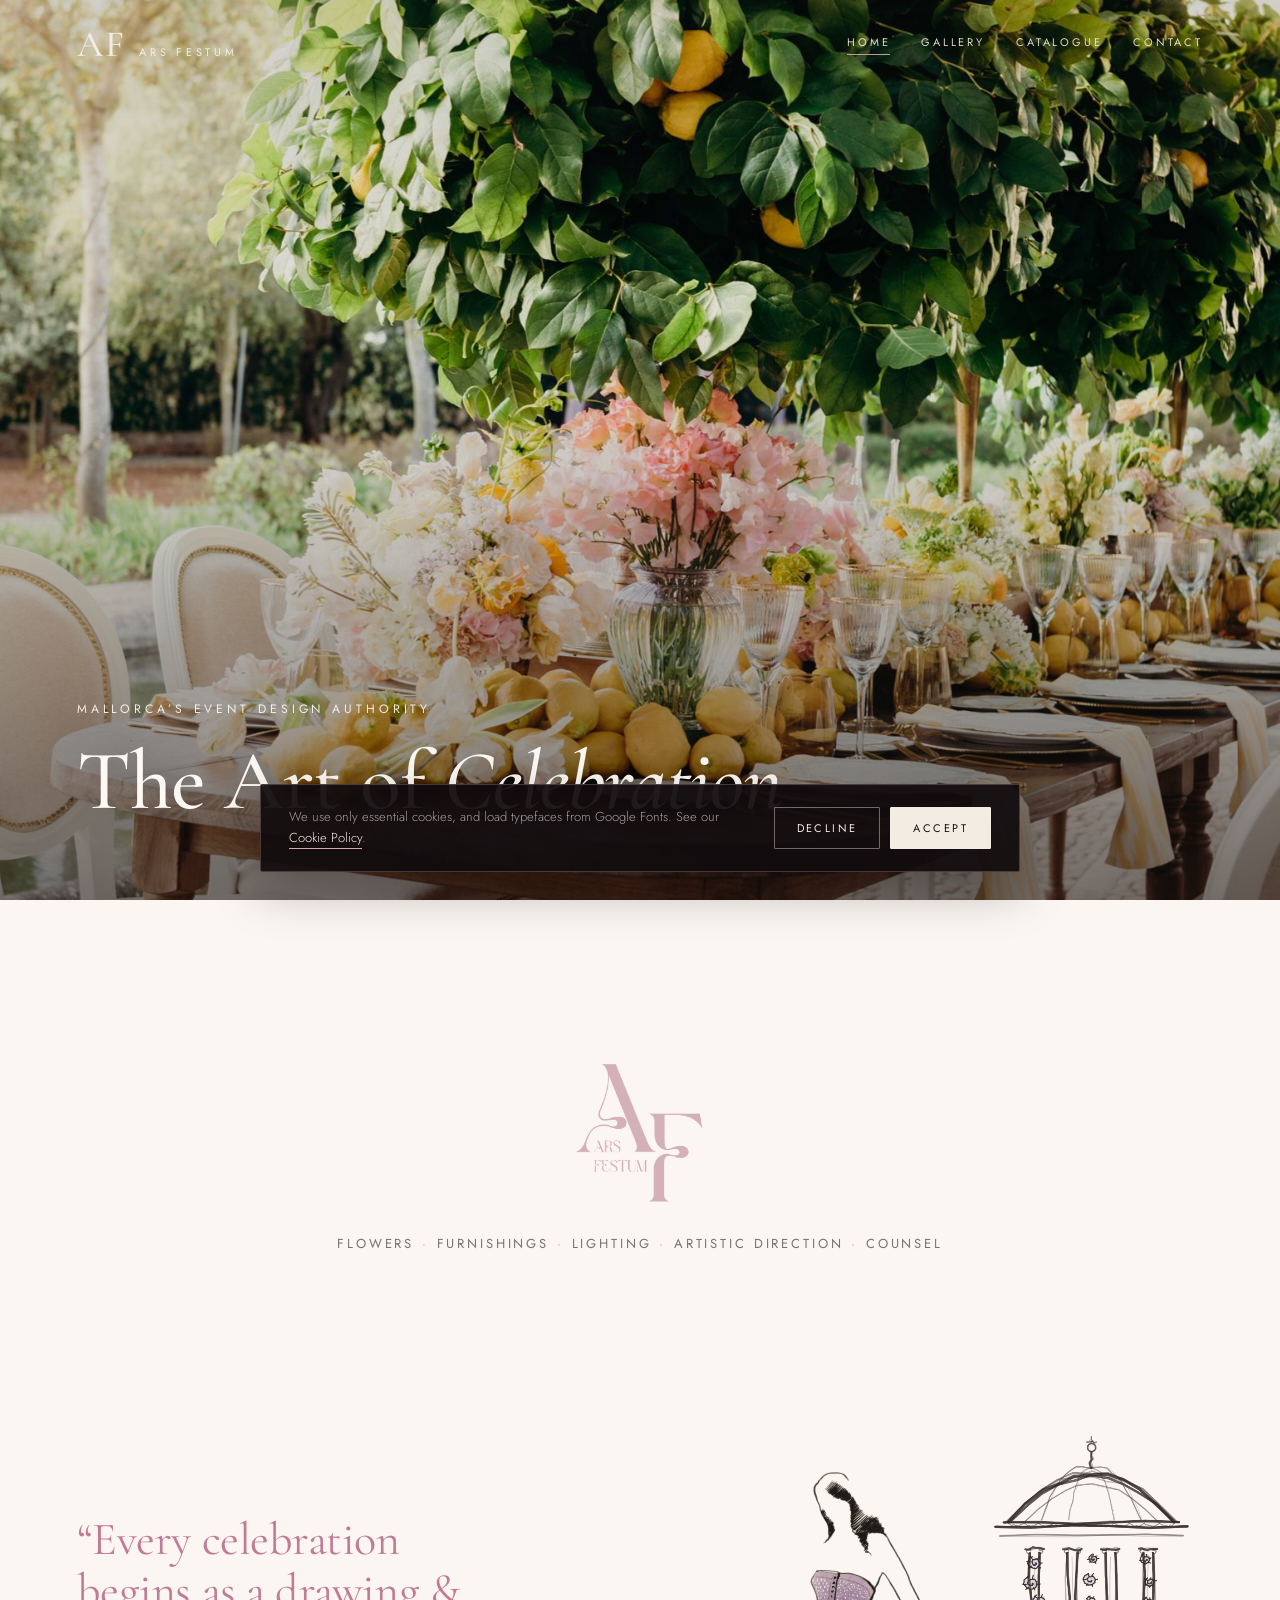
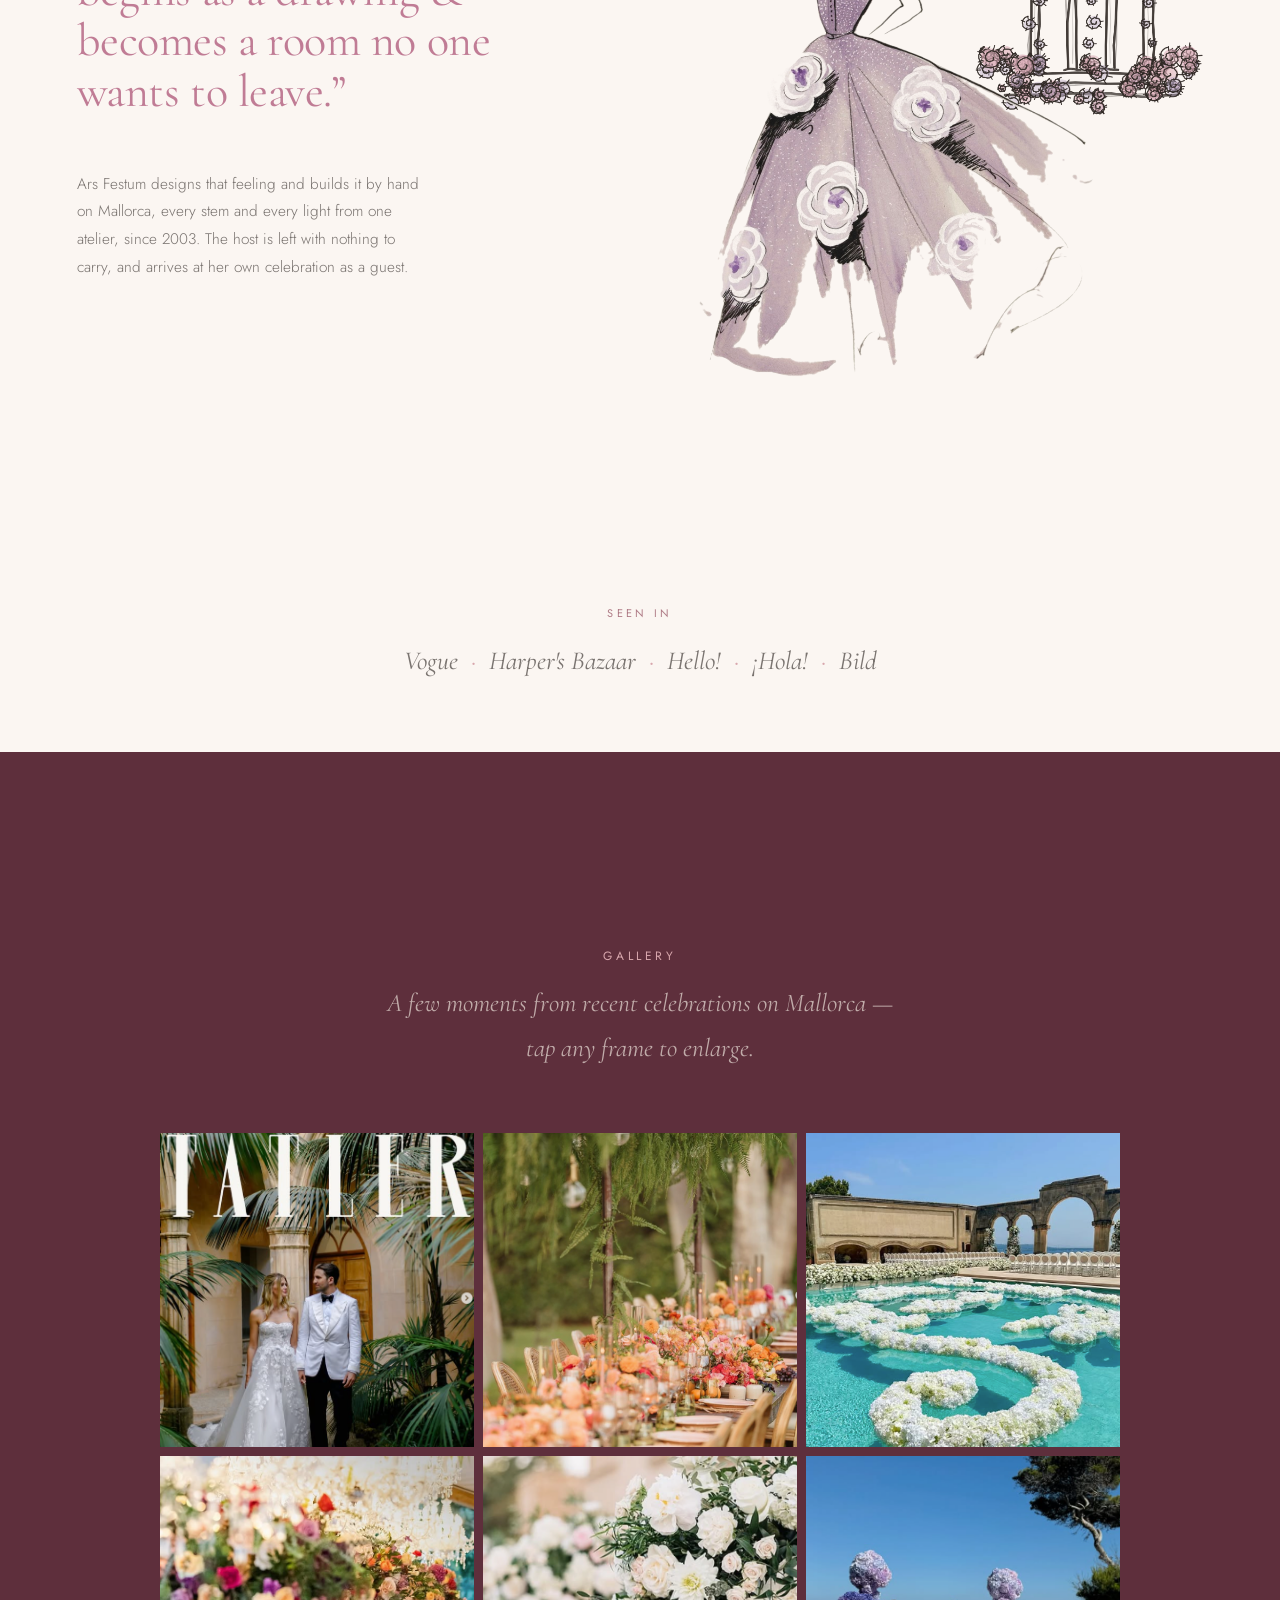
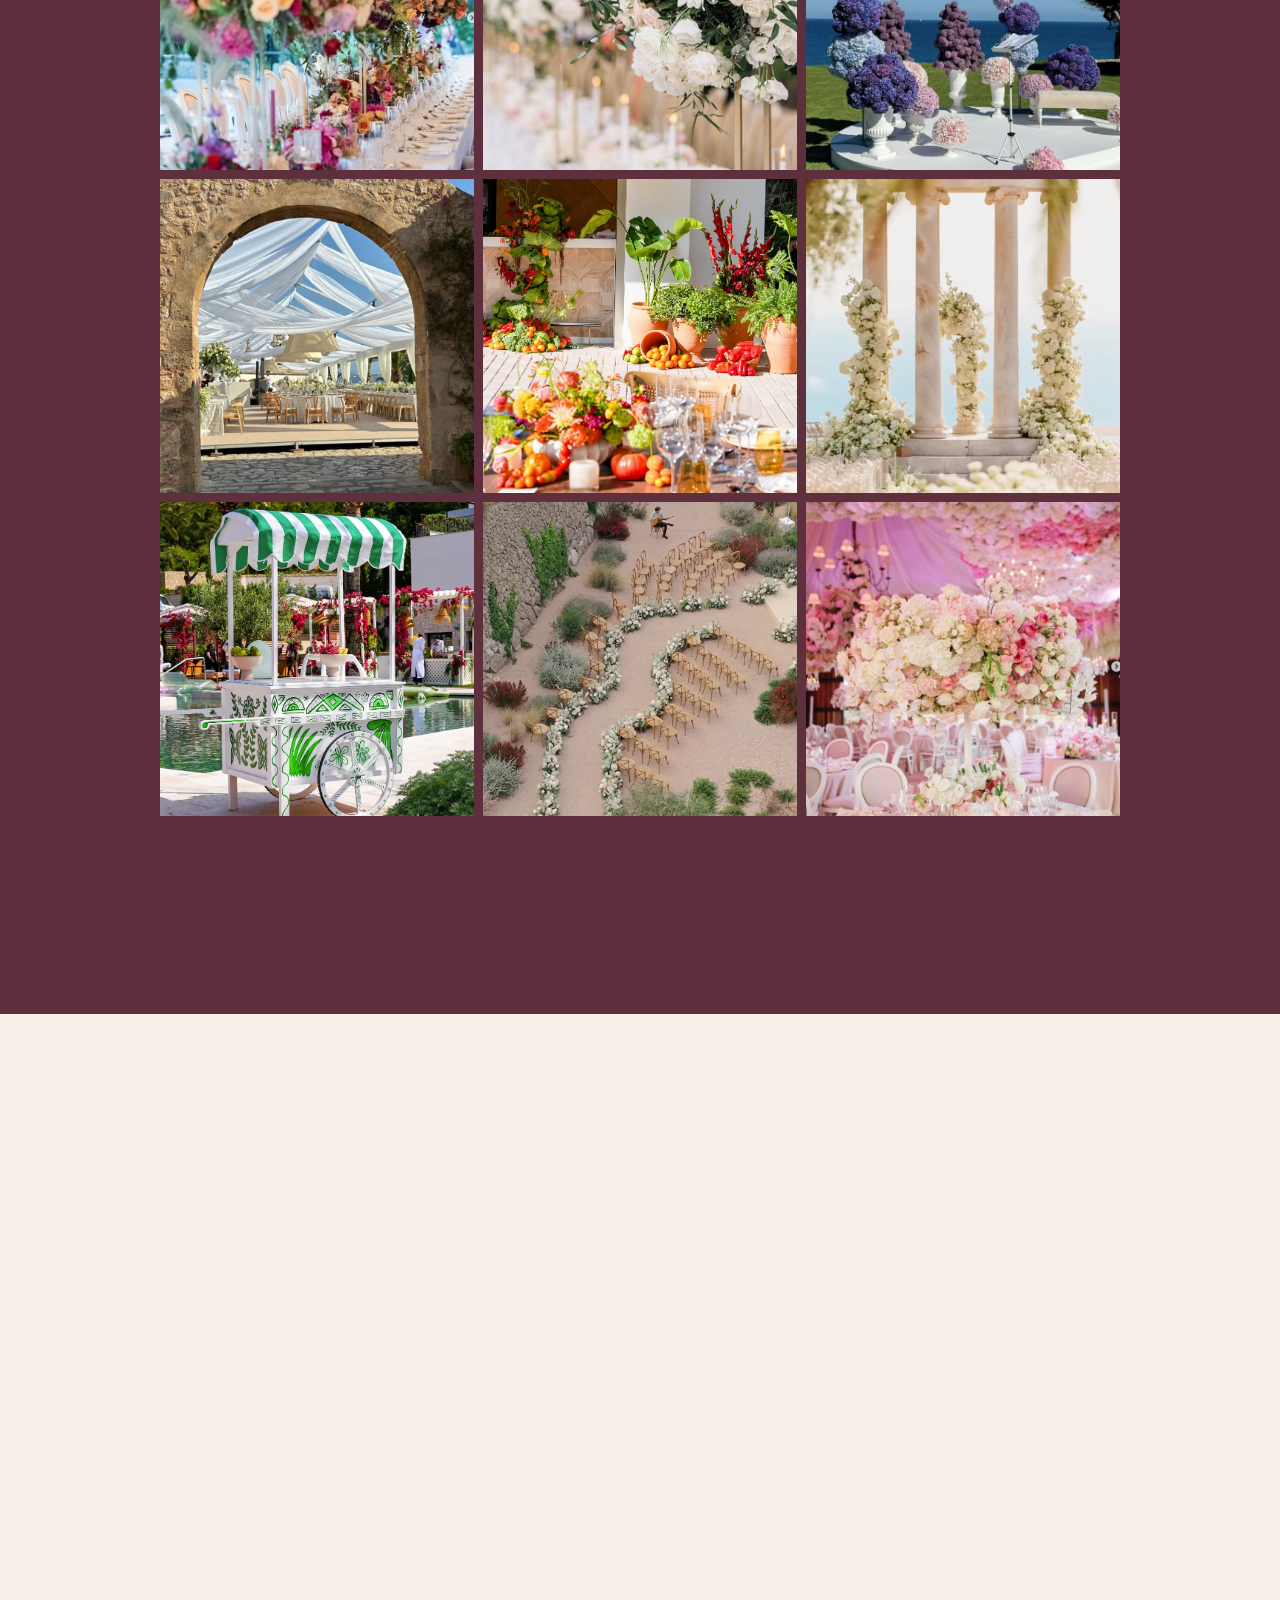
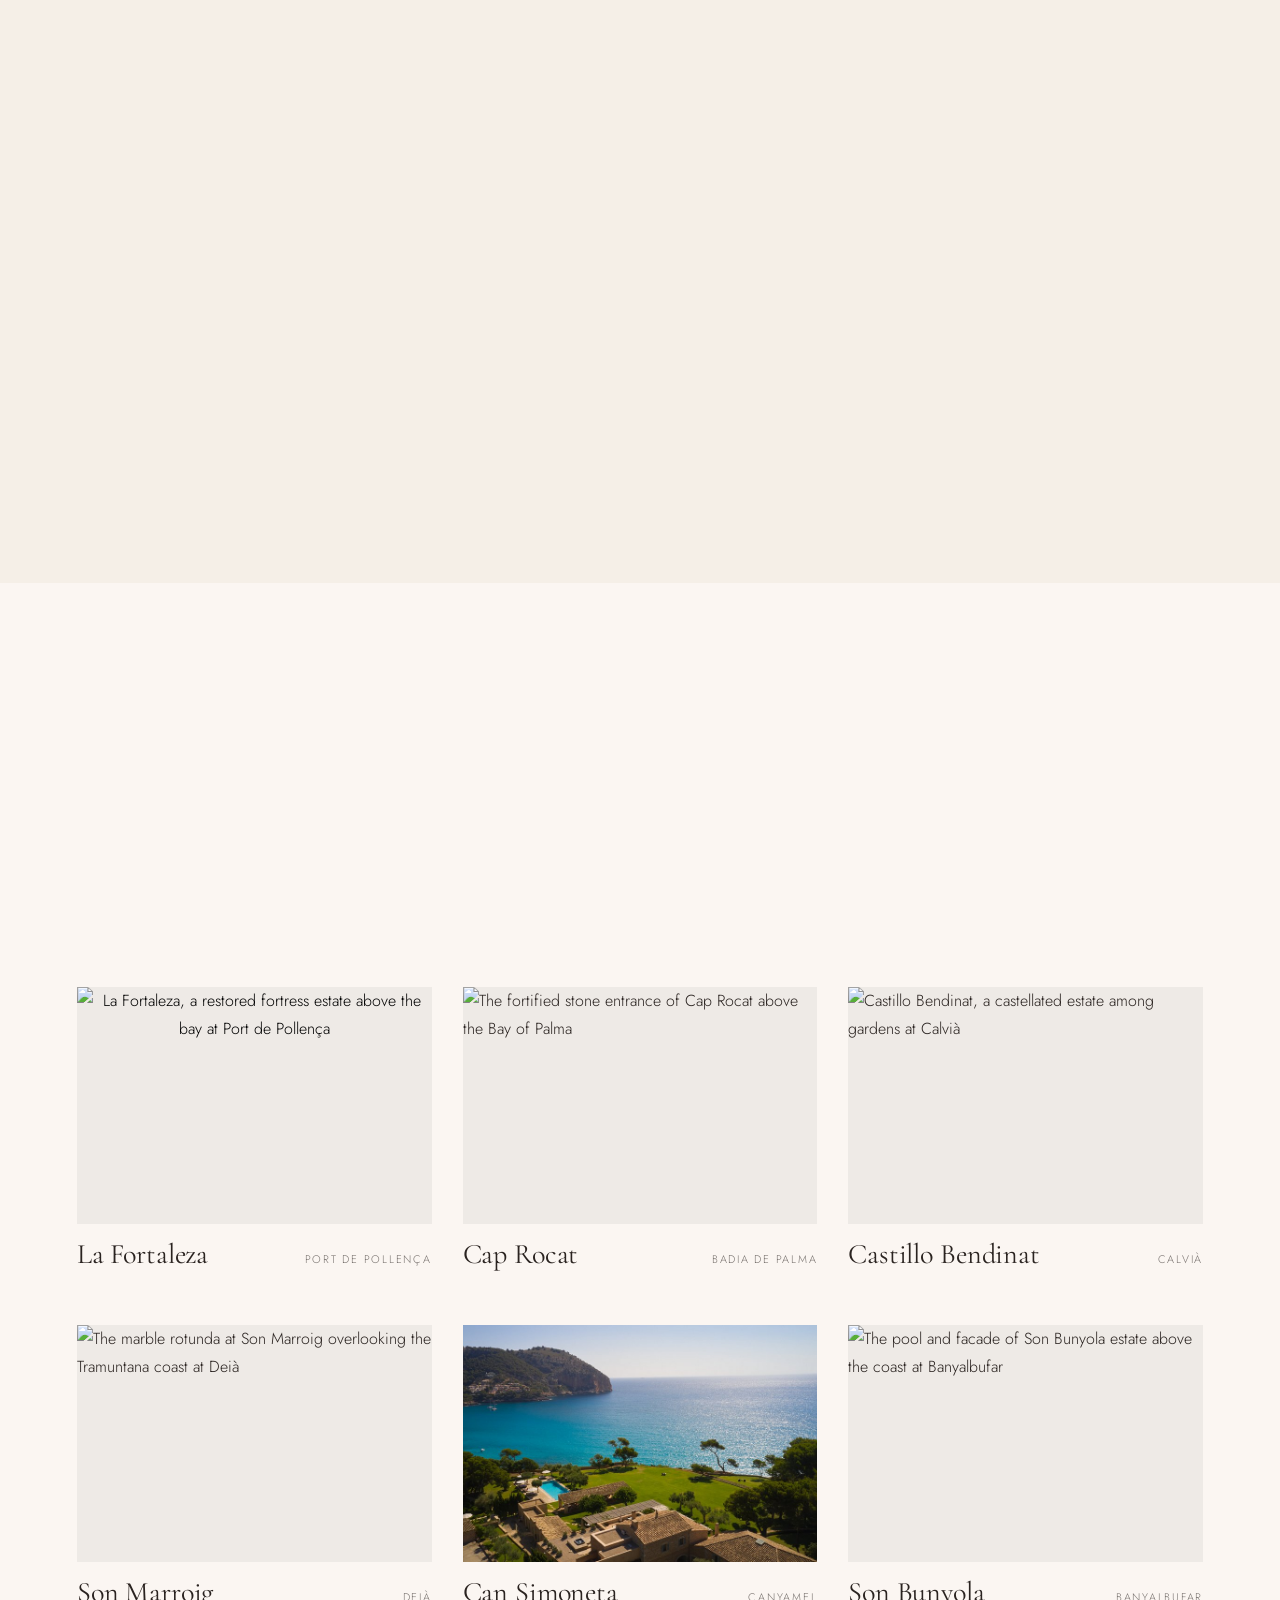
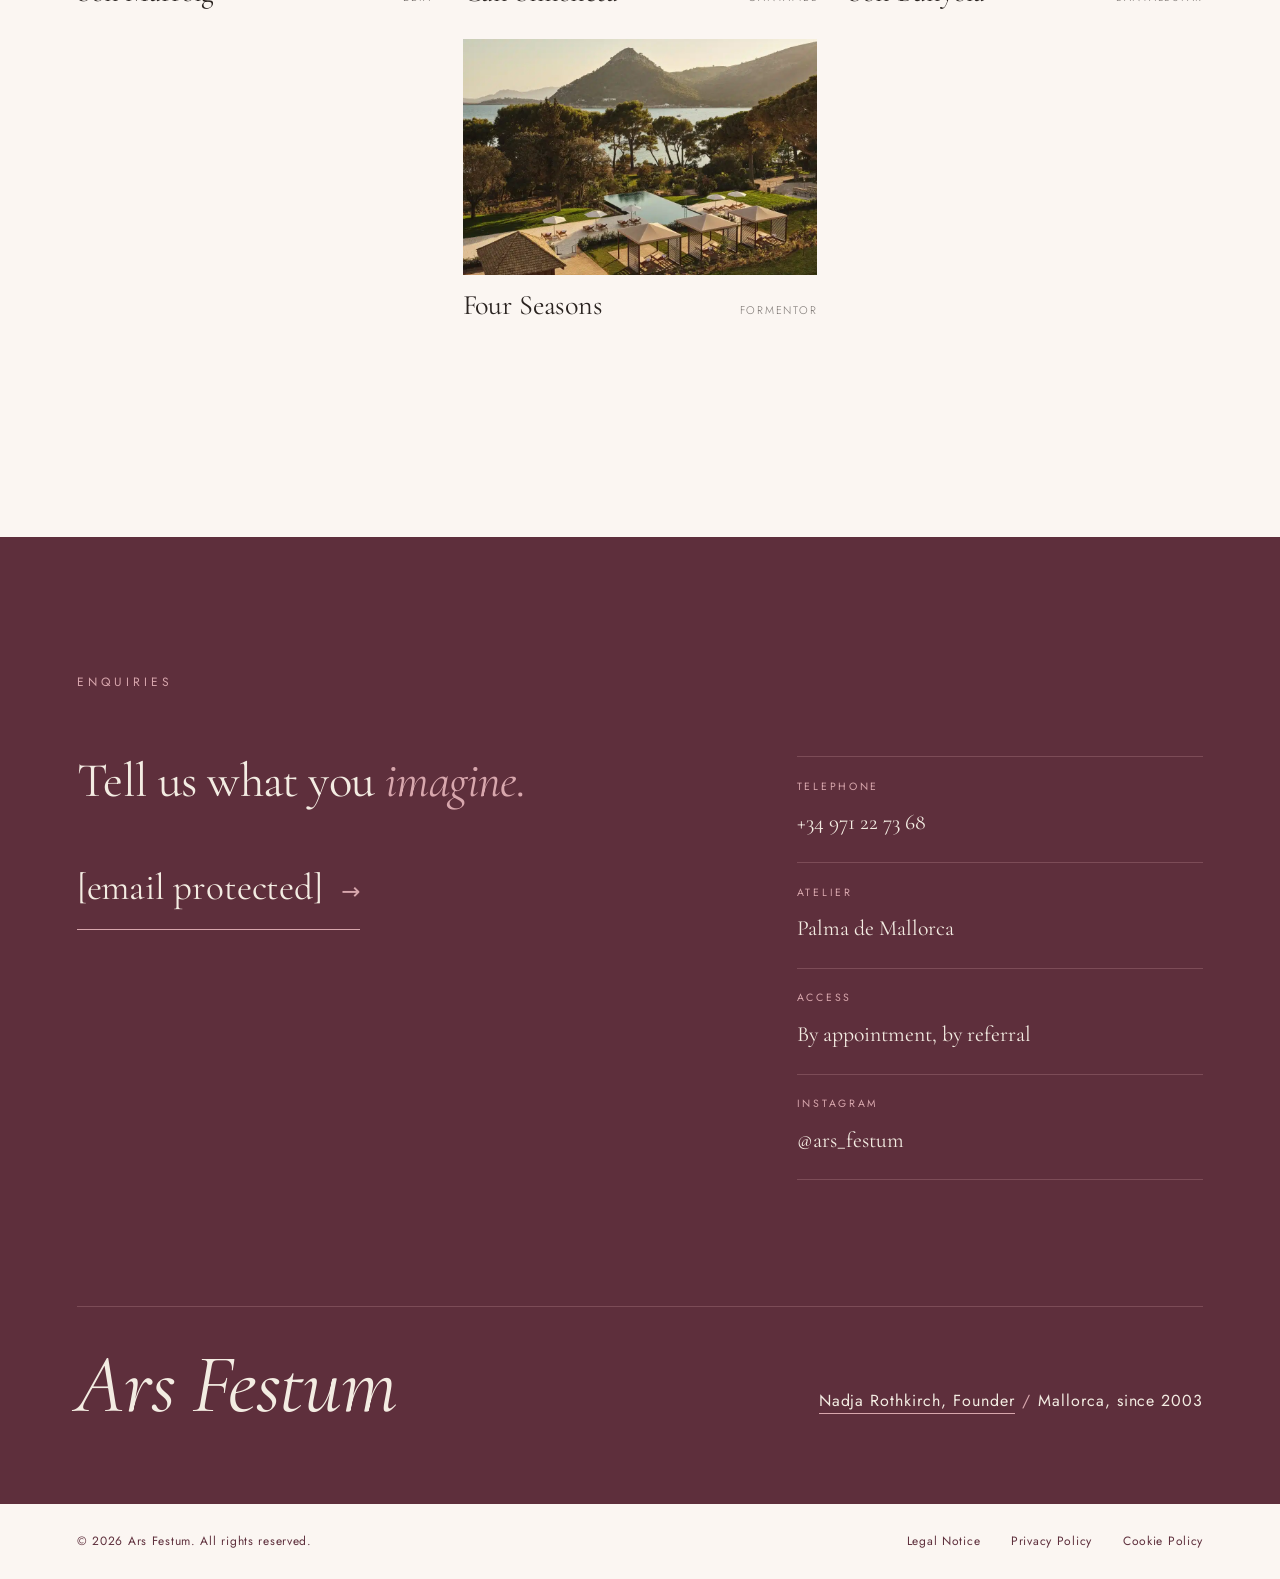
==== commit 3b659f88: "update 1" ====
--- a/arsfestum-site/index.html
+++ b/arsfestum-site/index.html
@@ -959,7 +959,7 @@
     <div class="ft-top">
       <div class="ft-invite reveal">
         <h2 class="ft-headline">Tell us what you <em>imagine.</em></h2>
-        <a class="ft-mail" href="mailto:info@arsfestum.com">info@arsfestum.com<span class="ft-arrow" aria-hidden="true">→</span></a>
+        <a class="ft-mail" href="/cdn-cgi/l/email-protection#1f767179705f7e6d6c797a6c6b6a72317c7072"><span class="__cf_email__" data-cfemail="5b32353d341b3a29283d3e282f2e3675383436">[email&#160;protected]</span><span class="ft-arrow" aria-hidden="true">→</span></a>
       </div>
       <dl class="ft-details reveal">
         <div class="ft-row">
@@ -982,7 +982,7 @@
     </div>
     <div class="ft-base reveal">
       <div class="ft-wordmark" aria-hidden="true">Ars Festum</div>
-      <p class="ft-credit"><a href="mailto:nadja@arsfestum.com">Nadja Rothkirch, Founder</a><span class="ft-sep">/</span>Mallorca, since 2003</p>
+      <p class="ft-credit"><a href="/cdn-cgi/l/email-protection#2a43444c456a4b58594c4f595e5f4704494547">Nadja Rothkirch, Founder</a><span class="ft-sep">/</span>Mallorca, since 2003</p>
     </div>
   </div>
   <div class="ft-legal">
@@ -1063,7 +1063,7 @@
   </div>
 </aside>
 
-<script>
+<script data-cfasync="false" src="/cdn-cgi/scripts/5c5dd728/cloudflare-static/email-decode.min.js"></script><script>
 (function(){
   "use strict";
 
@@ -1370,8 +1370,8 @@
       // entablature
       hl(962,258+OY, 1318,258+OY, 4.6, 0.88); hl(970,275+OY, 1310,275+OY, 3, 0.5);
 
-      // ── three pillars ──
-      [1035,1140,1245].forEach(x=>{
+      // ── four pillars ──
+      [1035,1105,1175,1245].forEach(x=>{
         hl(x-17,300+OY, x+17,300+OY, 4, 0.8);
         c.globalAlpha=0.5; c.lineWidth=2; c.beginPath(); c.arc(x-11,304+OY,4,0.4,6); c.moveTo(x+15,304+OY); c.arc(x+11,304+OY,4,-2.6,2.6); c.stroke();
         hl(x-9,308+OY, x-8,520+OY, 4.6, 0.86);
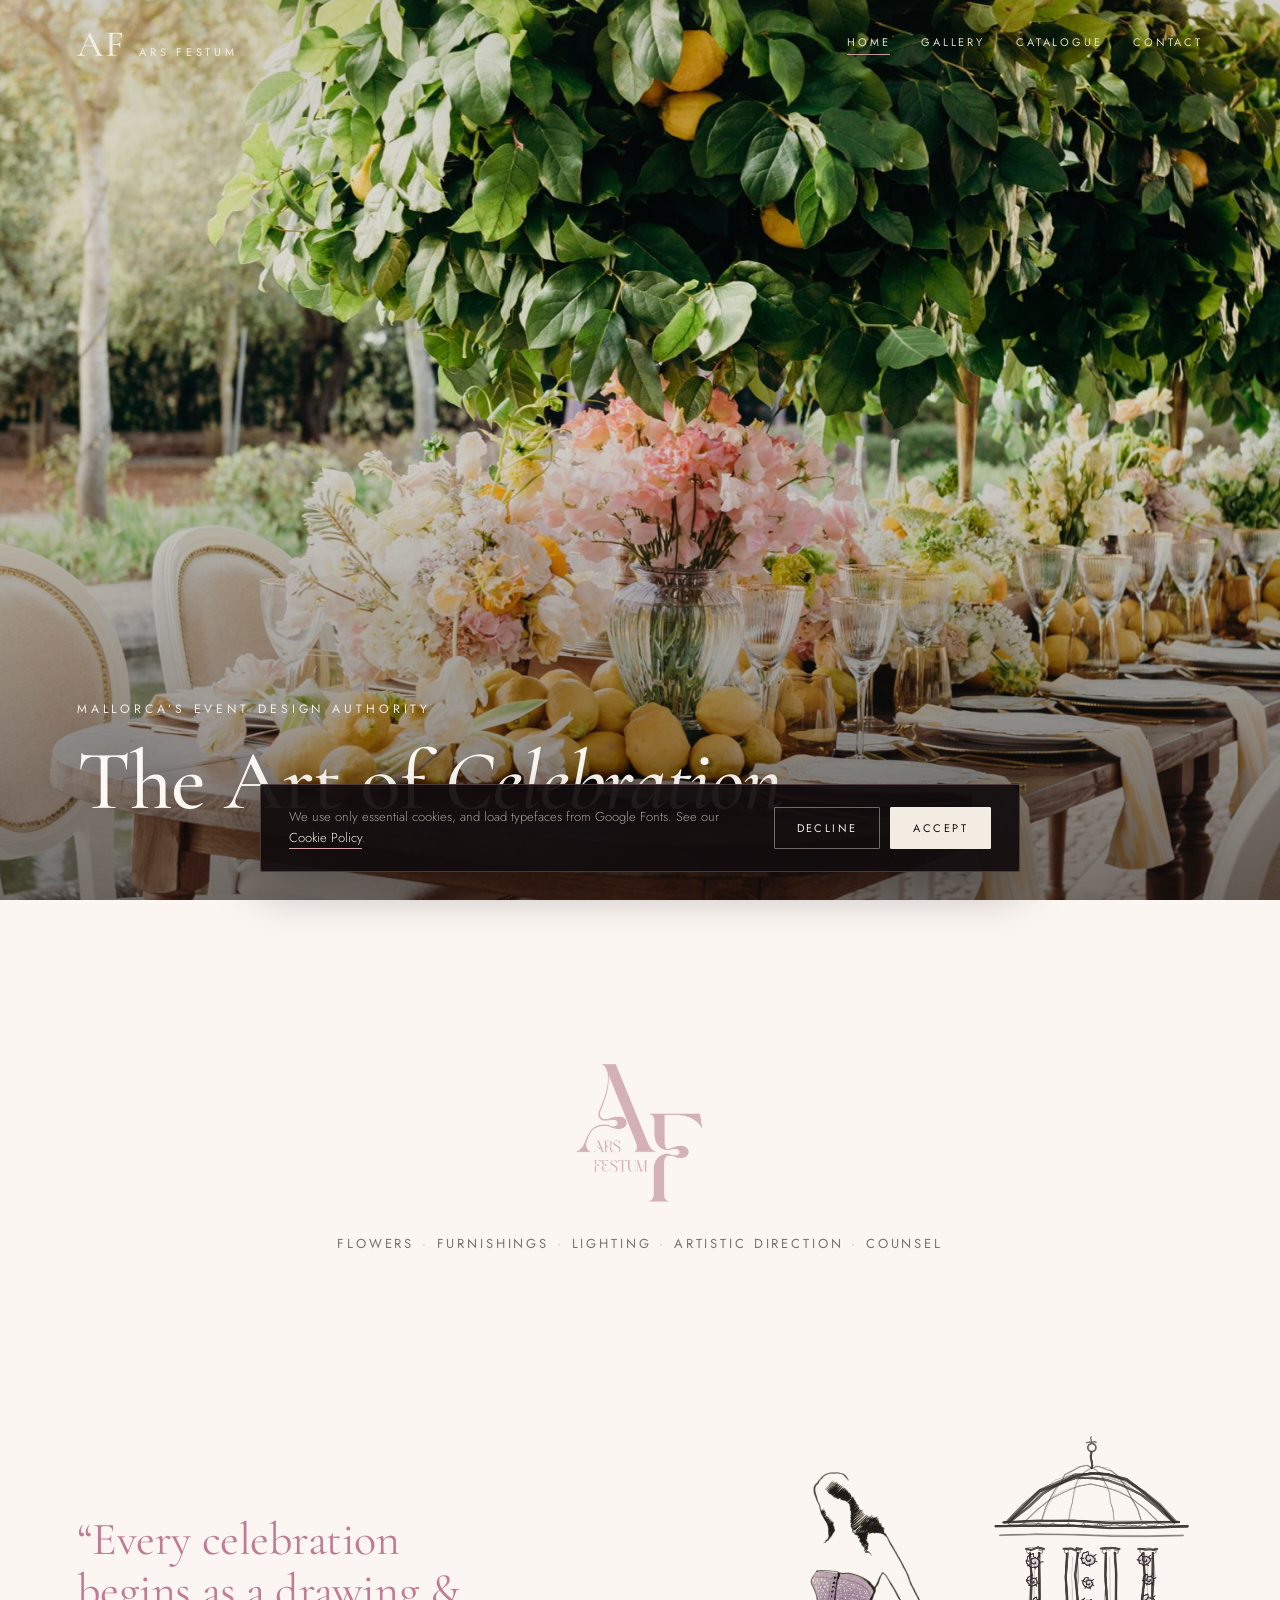
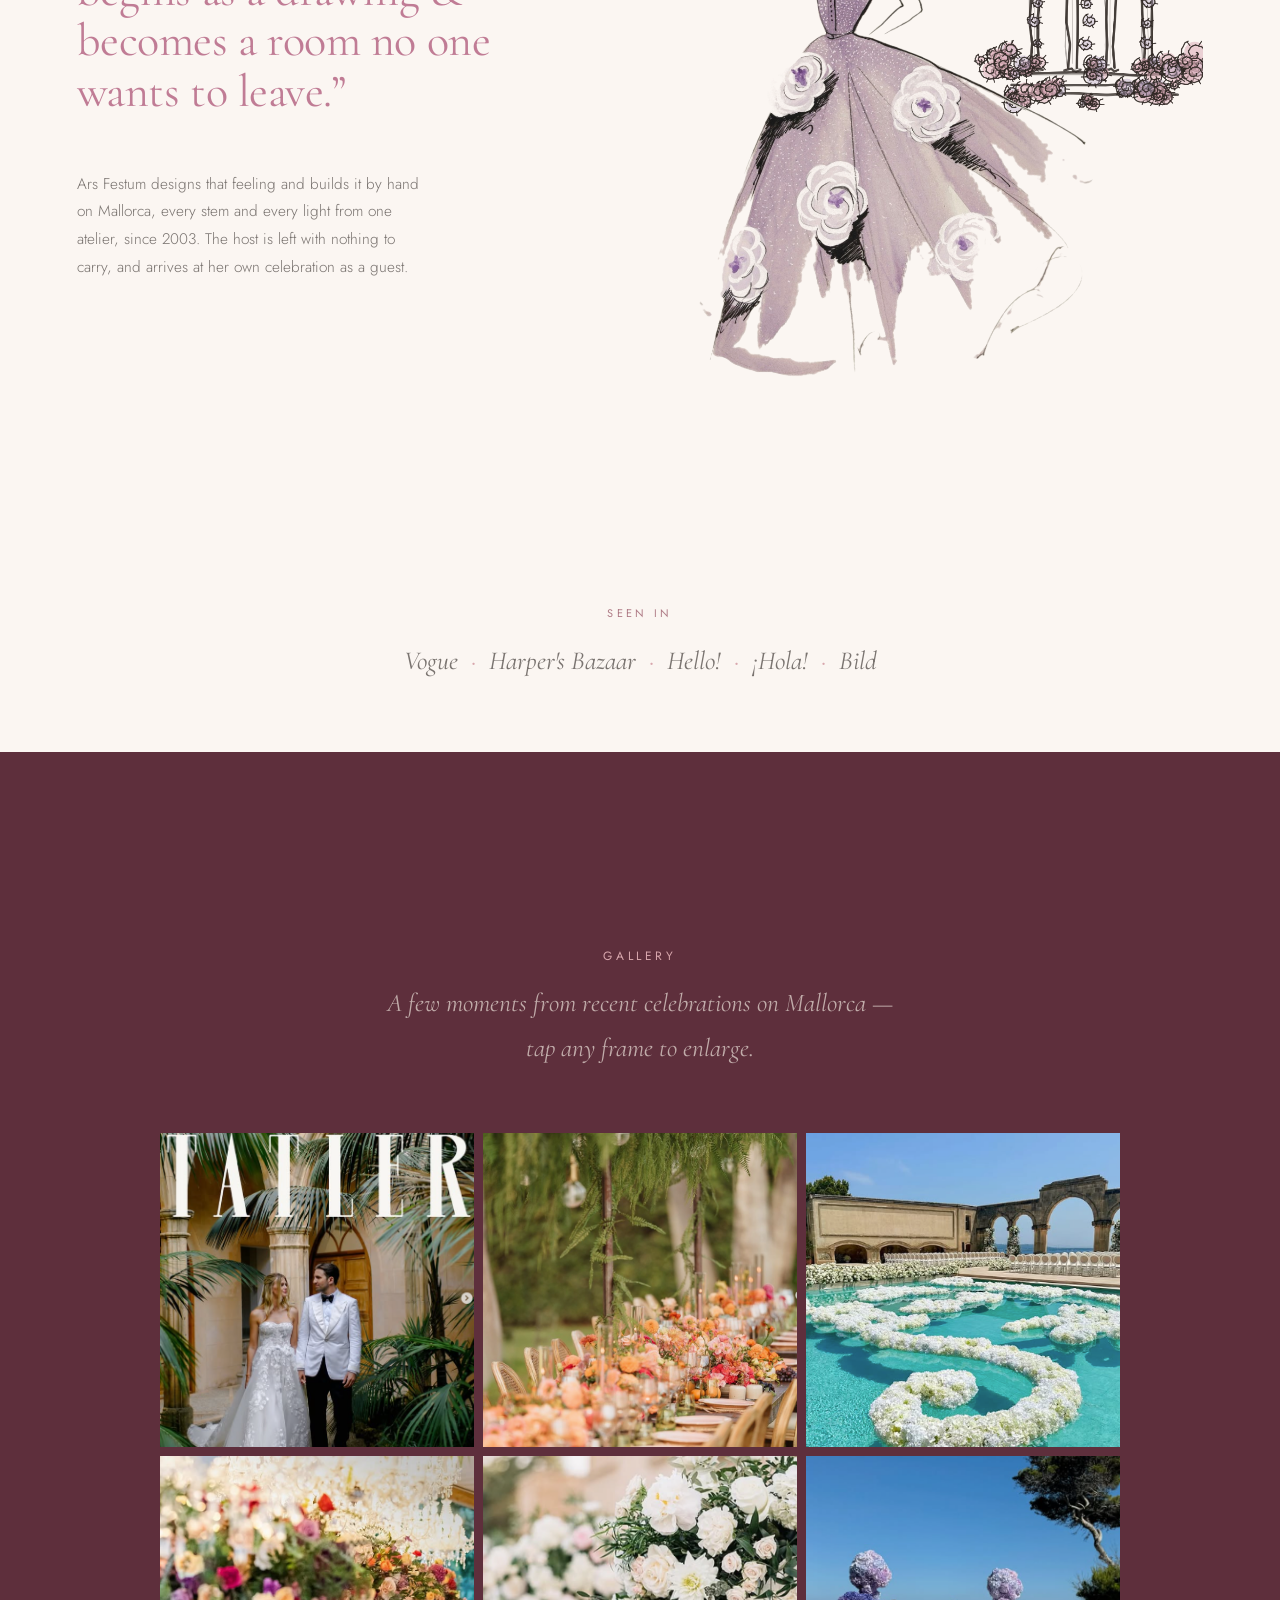
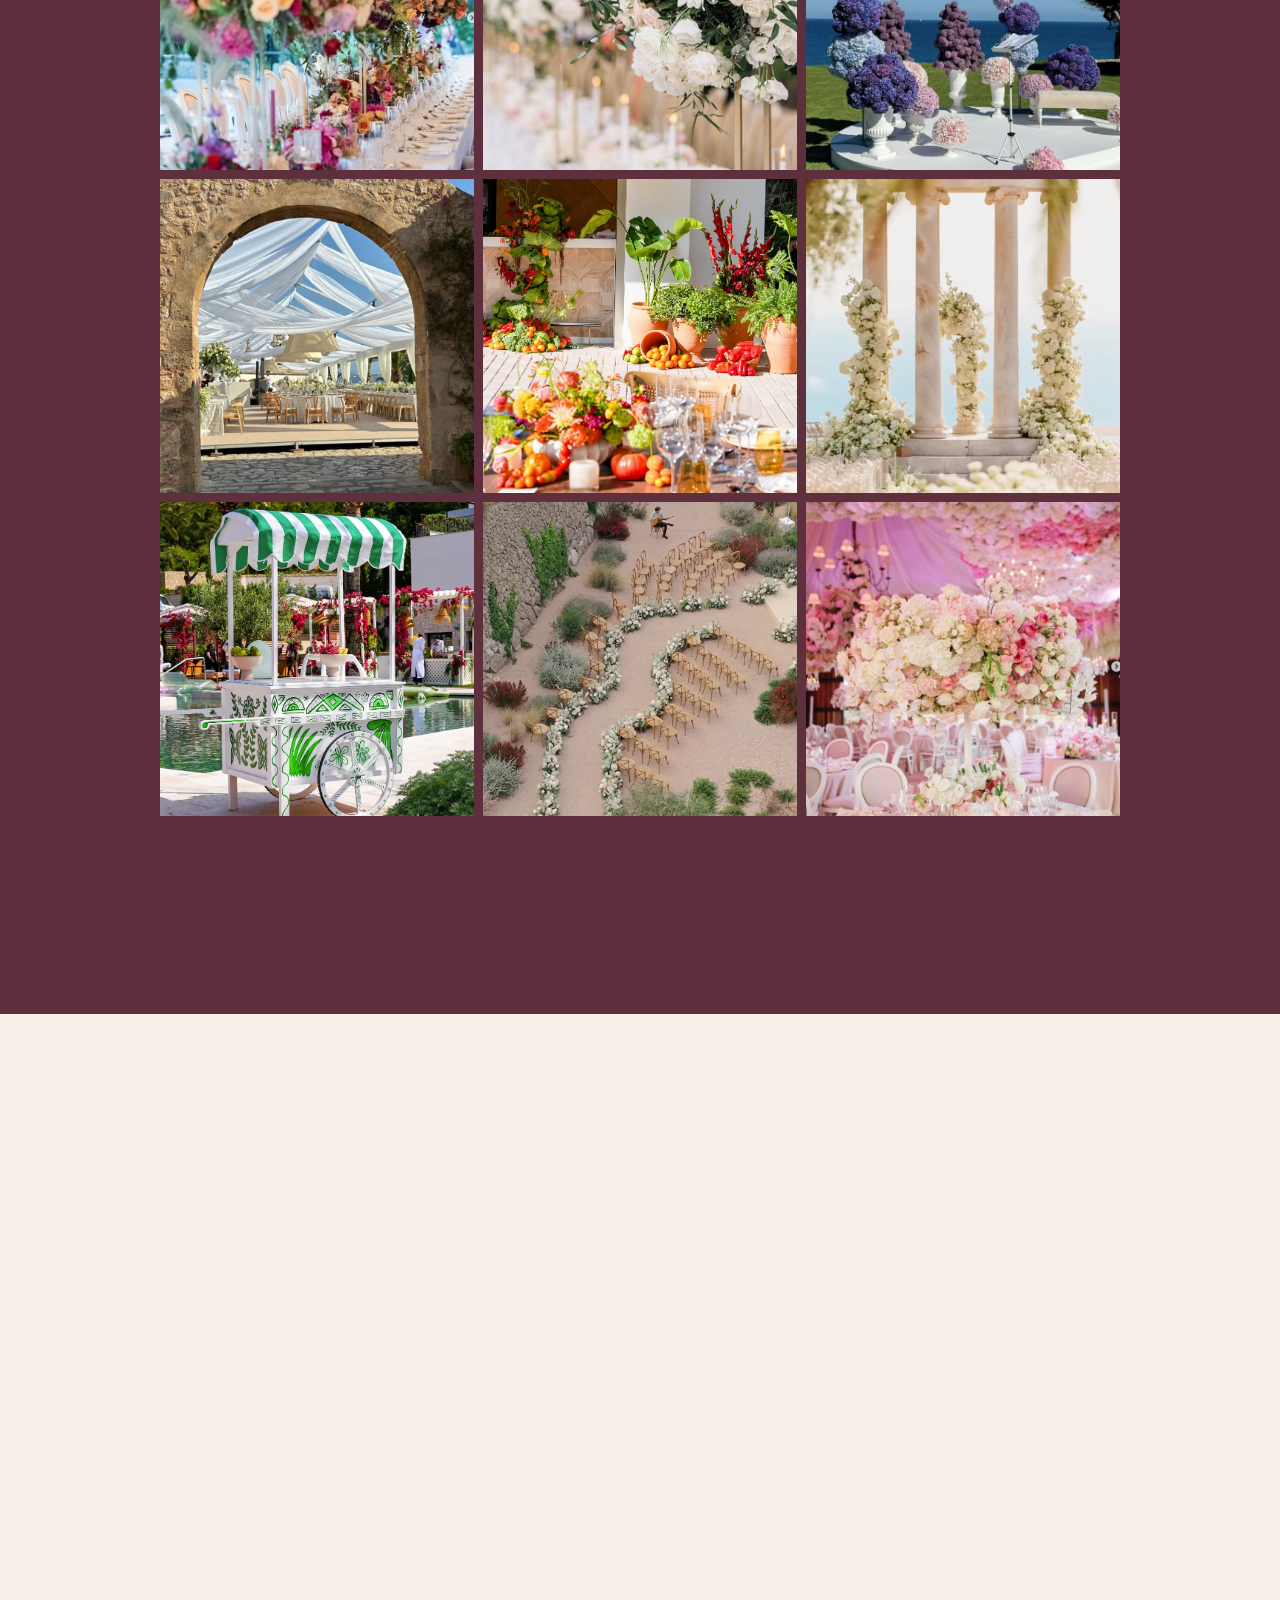
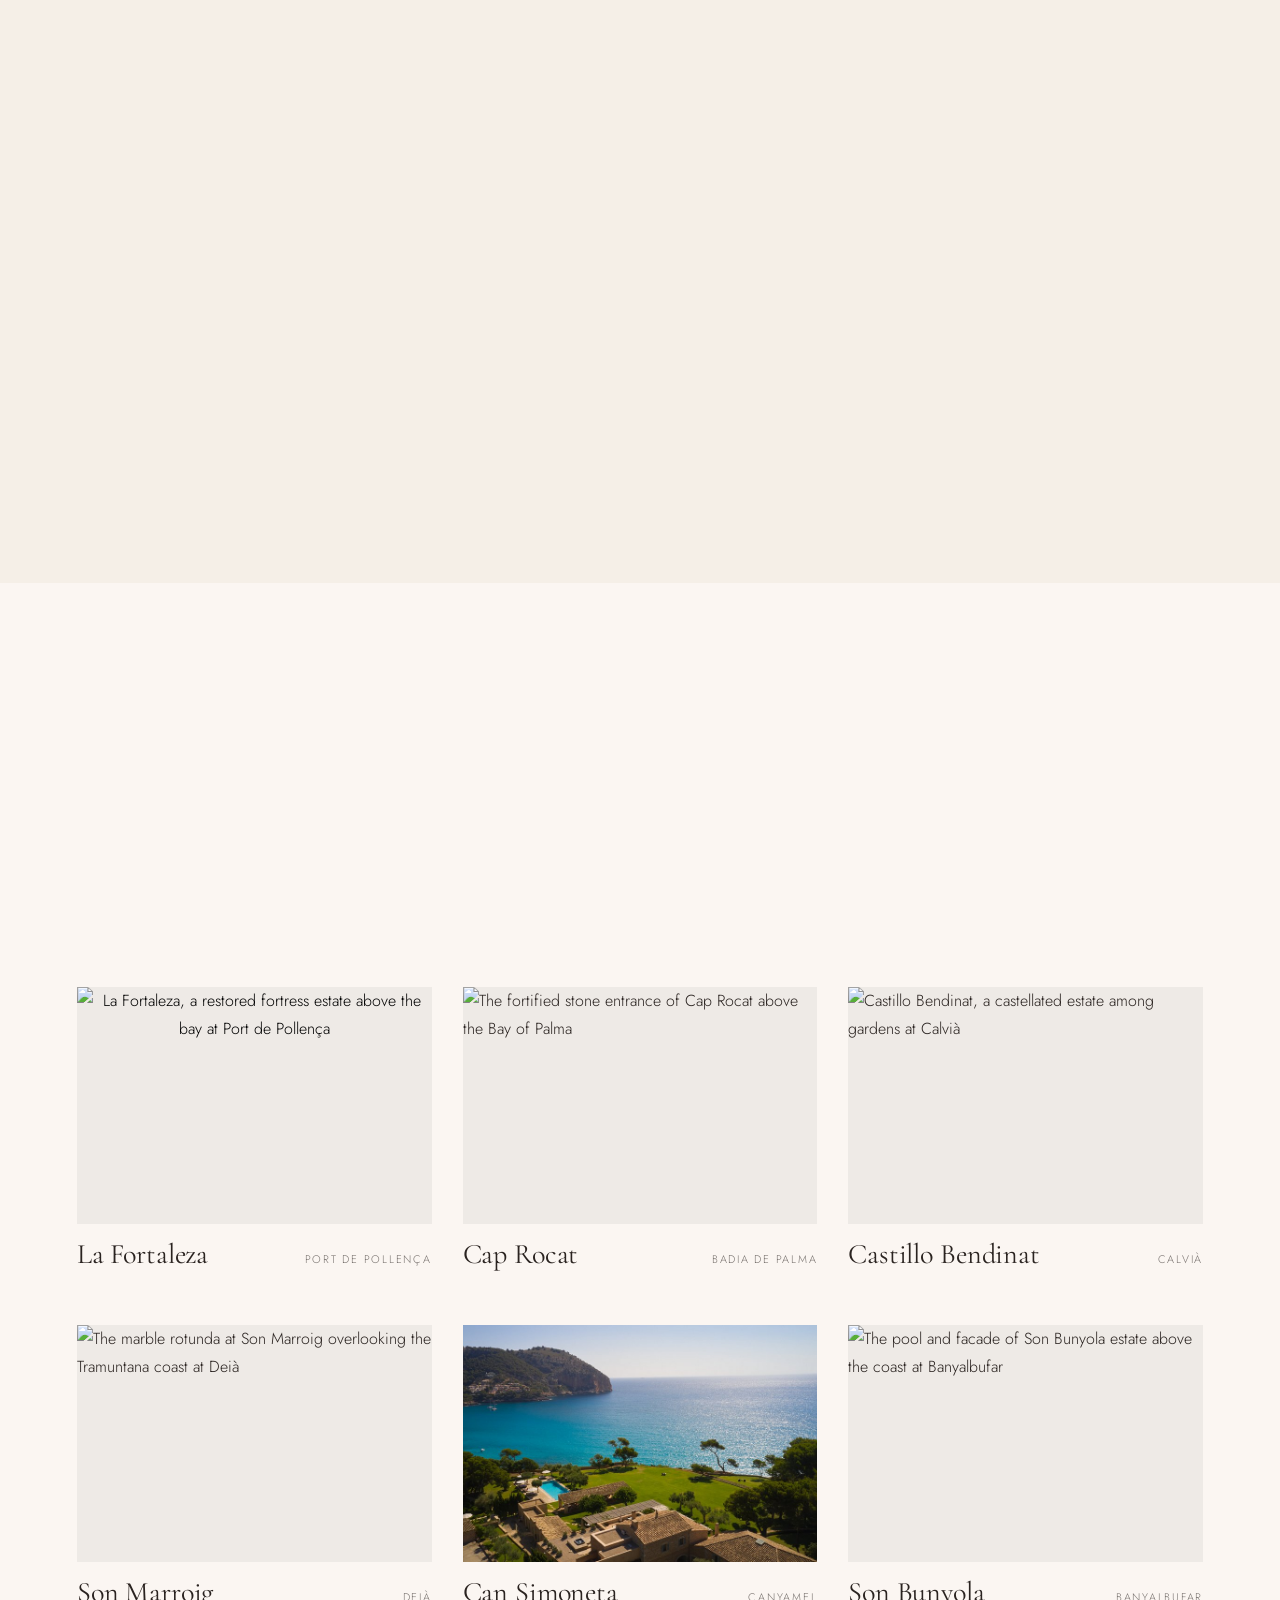
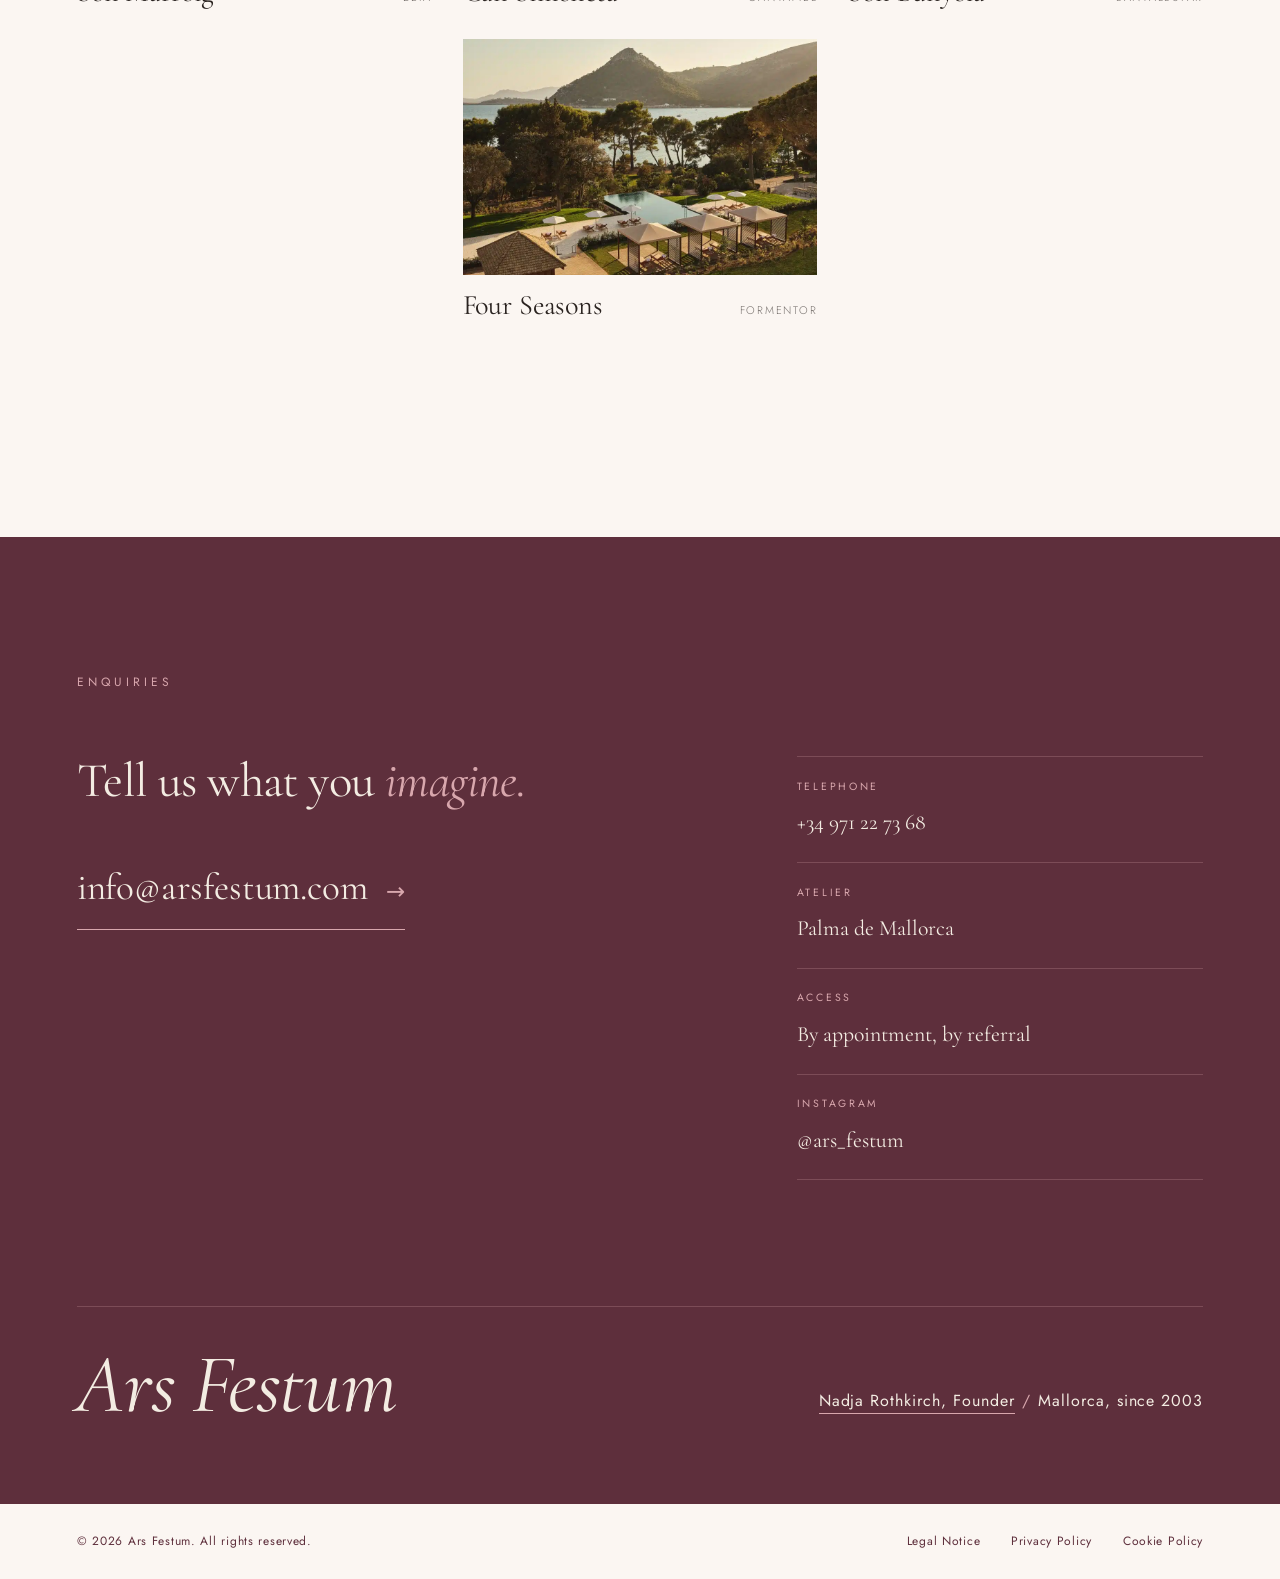
==== commit 68776f87: "Update 2" ====
--- a/arsfestum-site/index.html
+++ b/arsfestum-site/index.html
@@ -959,7 +959,7 @@
     <div class="ft-top">
       <div class="ft-invite reveal">
         <h2 class="ft-headline">Tell us what you <em>imagine.</em></h2>
-        <a class="ft-mail" href="/cdn-cgi/l/email-protection#1f767179705f7e6d6c797a6c6b6a72317c7072"><span class="__cf_email__" data-cfemail="5b32353d341b3a29283d3e282f2e3675383436">[email&#160;protected]</span><span class="ft-arrow" aria-hidden="true">→</span></a>
+        <a class="ft-mail" href="mailto:info@arsfestum.com">info@arsfestum.com<span class="ft-arrow" aria-hidden="true">→</span></a>
       </div>
       <dl class="ft-details reveal">
         <div class="ft-row">
@@ -982,7 +982,7 @@
     </div>
     <div class="ft-base reveal">
       <div class="ft-wordmark" aria-hidden="true">Ars Festum</div>
-      <p class="ft-credit"><a href="/cdn-cgi/l/email-protection#2a43444c456a4b58594c4f595e5f4704494547">Nadja Rothkirch, Founder</a><span class="ft-sep">/</span>Mallorca, since 2003</p>
+      <p class="ft-credit"><a href="mailto:info@arsfestum.com">Nadja Rothkirch, Founder</a><span class="ft-sep">/</span>Mallorca, since 2003</p>
     </div>
   </div>
   <div class="ft-legal">
@@ -1063,7 +1063,7 @@
   </div>
 </aside>
 
-<script data-cfasync="false" src="/cdn-cgi/scripts/5c5dd728/cloudflare-static/email-decode.min.js"></script><script>
+<script>
 (function(){
   "use strict";
 
@@ -1099,12 +1099,12 @@
   /* Per-image continuous drift. Values are scale, then translate X/Y as %.
      These transforms never reset — only opacity crossfades at the cut. */
   const DRIFT = {
-    "flower-garden": { s0:1.05, x0:"0%",    y0:"0.4%",  s1:1.11, x1:"-1.4%", y1:"-1%",   dur:18, delay:-2 },
-    "lemon-table":   { s0:1.10, x0:"1.2%",  y0:"0.8%",  s1:1.04, x1:"0%",    y1:"0%",    dur:20, delay:-7 },
-    "floral-arch":   { s0:1.05, x0:"-1.2%", y0:"0.8%",  s1:1.11, x1:"0.8%",  y1:"-0.5%", dur:17, delay:-4 },
-    "pool-script":   { s0:1.06, x0:"1.6%",  y0:"-0.4%", s1:1.10, x1:"-1.2%", y1:"0.5%",  dur:19, delay:-11 },
-    "chandeliers":   { s0:1.05, x0:"-0.6%", y0:"0.6%",  s1:1.10, x1:"1%",    y1:"-0.8%", dur:22, delay:-9 },
-    "candle-rock":   { s0:1.05, x0:"0.3%",  y0:"0%",    s1:1.11, x1:"-1%",   y1:"-1.1%", dur:21, delay:-3 }
+    "flower-garden": { s0:1.05, x0:"0%",    y0:"0.4%",  s1:1.11, x1:"-1.4%", y1:"-1%",   dur:18, delay:-2,  foc:"36% 52%" },
+    "lemon-table":   { s0:1.10, x0:"1.2%",  y0:"0.8%",  s1:1.04, x1:"0%",    y1:"0%",    dur:20, delay:-7,  foc:"50% 50%" },
+    "floral-arch":   { s0:1.05, x0:"-1.2%", y0:"0.8%",  s1:1.11, x1:"0.8%",  y1:"-0.5%", dur:17, delay:-4,  foc:"50% 45%" },
+    "pool-script":   { s0:1.06, x0:"1.6%",  y0:"-0.4%", s1:1.10, x1:"-1.2%", y1:"0.5%",  dur:19, delay:-11, foc:"50% 50%" },
+    "chandeliers":   { s0:1.05, x0:"-0.6%", y0:"0.6%",  s1:1.10, x1:"1%",    y1:"-0.8%", dur:22, delay:-9,  foc:"50% 50%" },
+    "candle-rock":   { s0:1.05, x0:"0.3%",  y0:"0%",    s1:1.11, x1:"-1%",   y1:"-1.1%", dur:21, delay:-3,  foc:"40% 56%" }
   };
 
   const stage = document.getElementById("heroStage");
@@ -1128,7 +1128,8 @@
       img.style.cssText =
         "--s0:"+d.s0+";--x0:"+d.x0+";--y0:"+d.y0+
         ";--s1:"+d.s1+";--x1:"+d.x1+";--y1:"+d.y1+
-        ";--dur:"+d.dur+"s;--delay:"+d.delay+"s";
+        ";--dur:"+d.dur+"s;--delay:"+d.delay+"s"+
+        ";object-position:"+(d.foc||"50% 50%");
       slide.appendChild(img);
       stage.appendChild(slide);
       // progress segment for this frame
